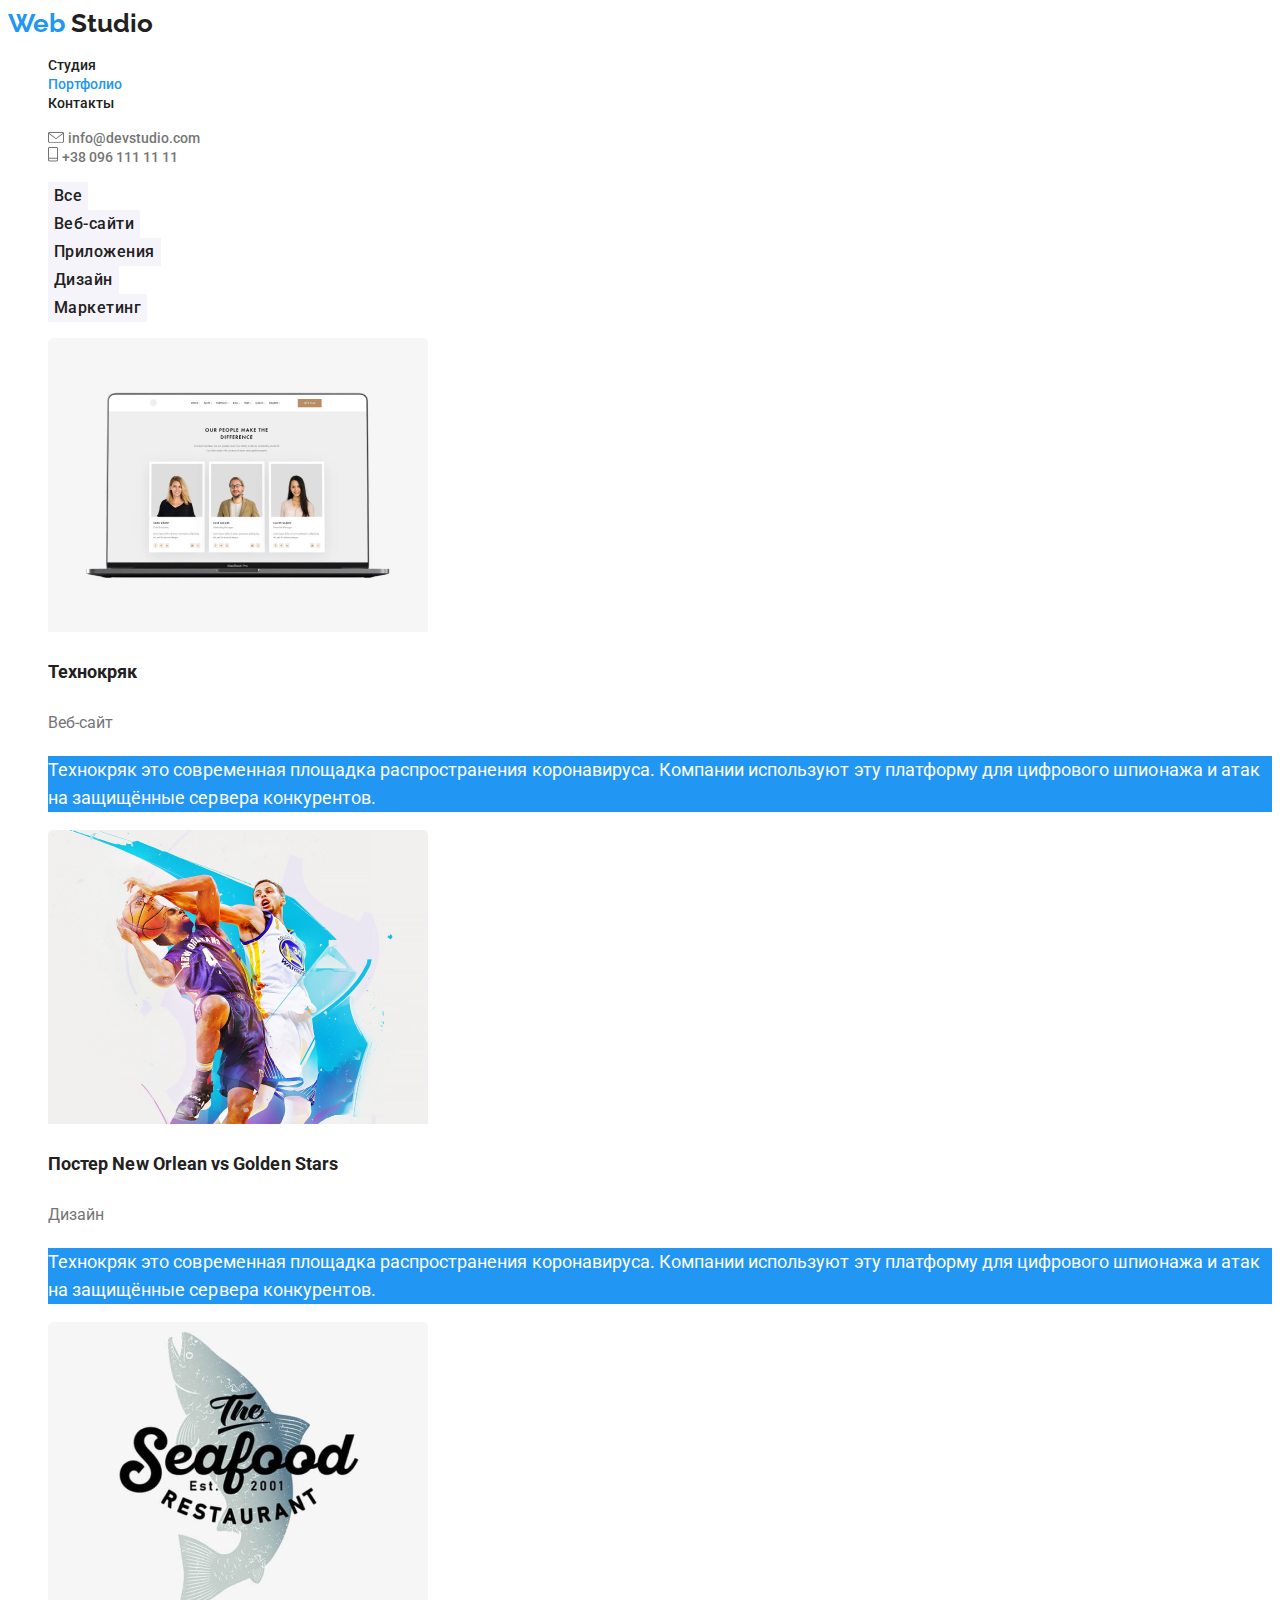
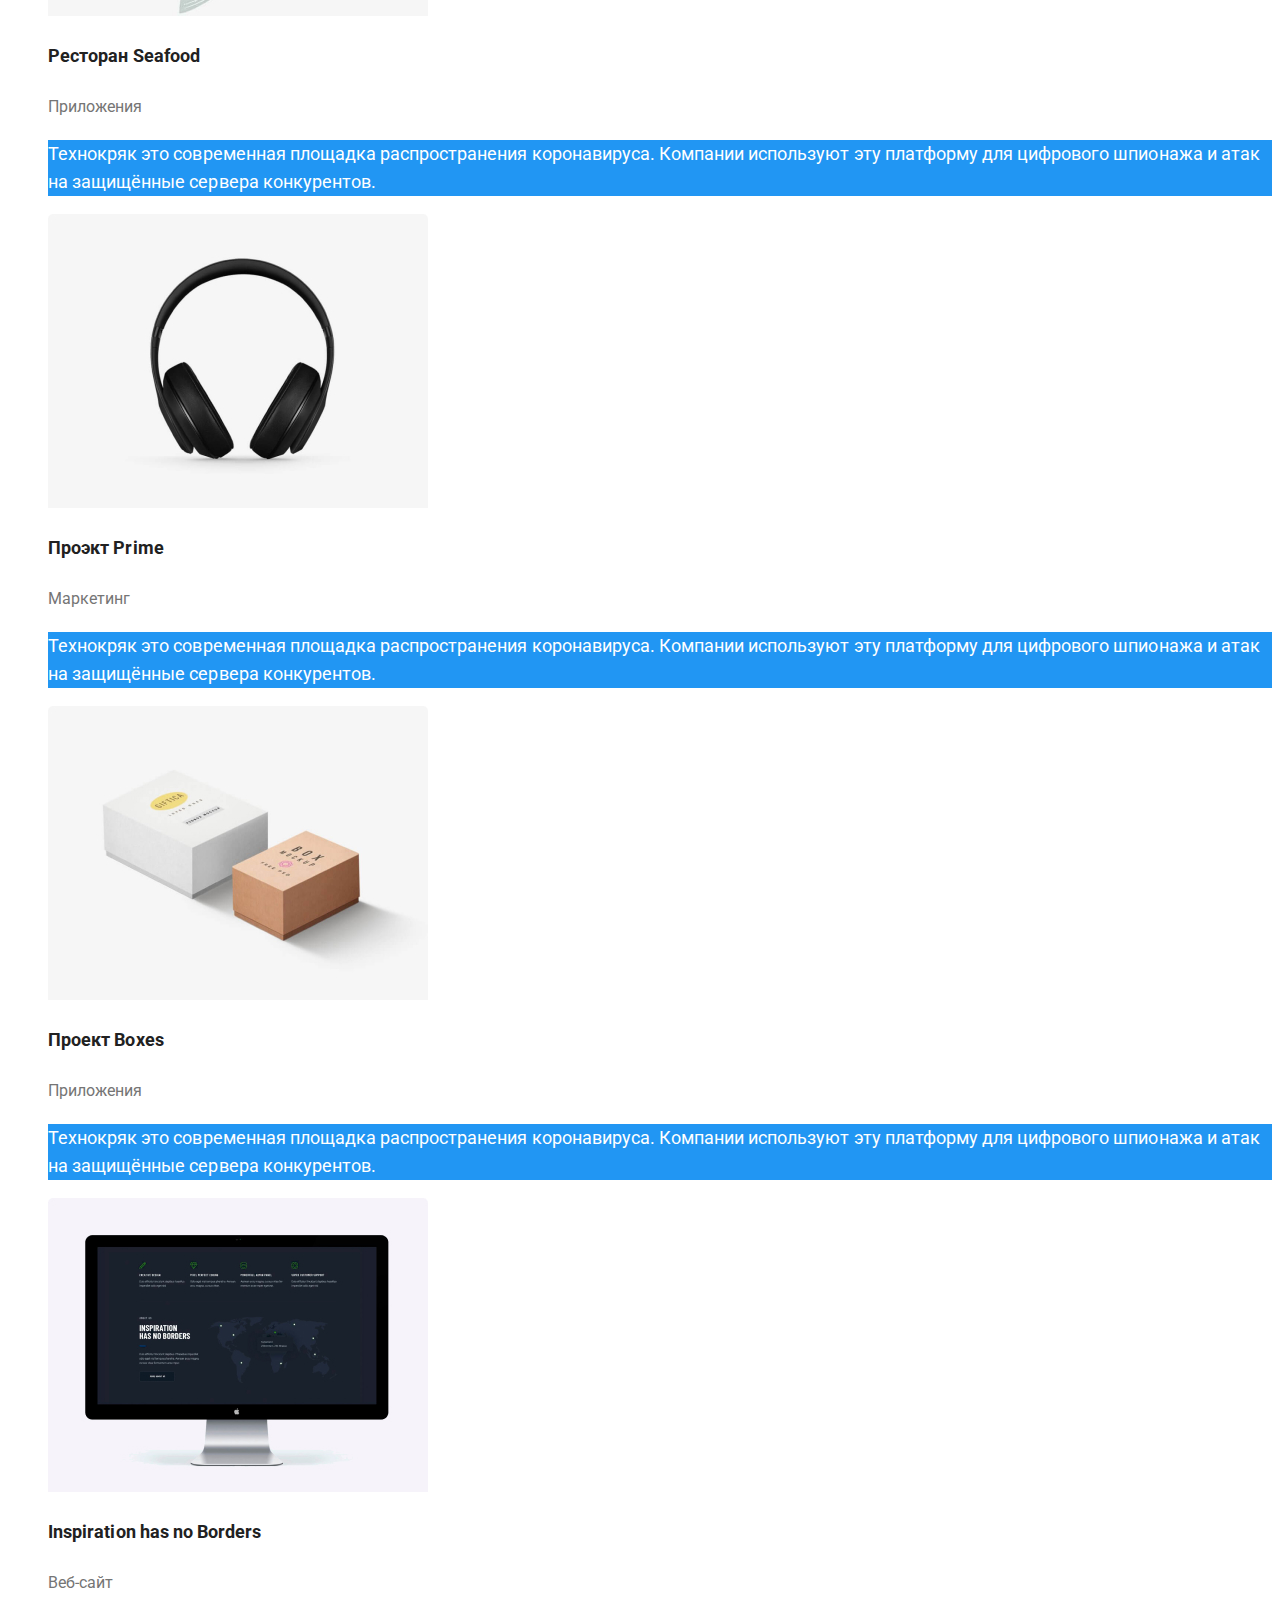
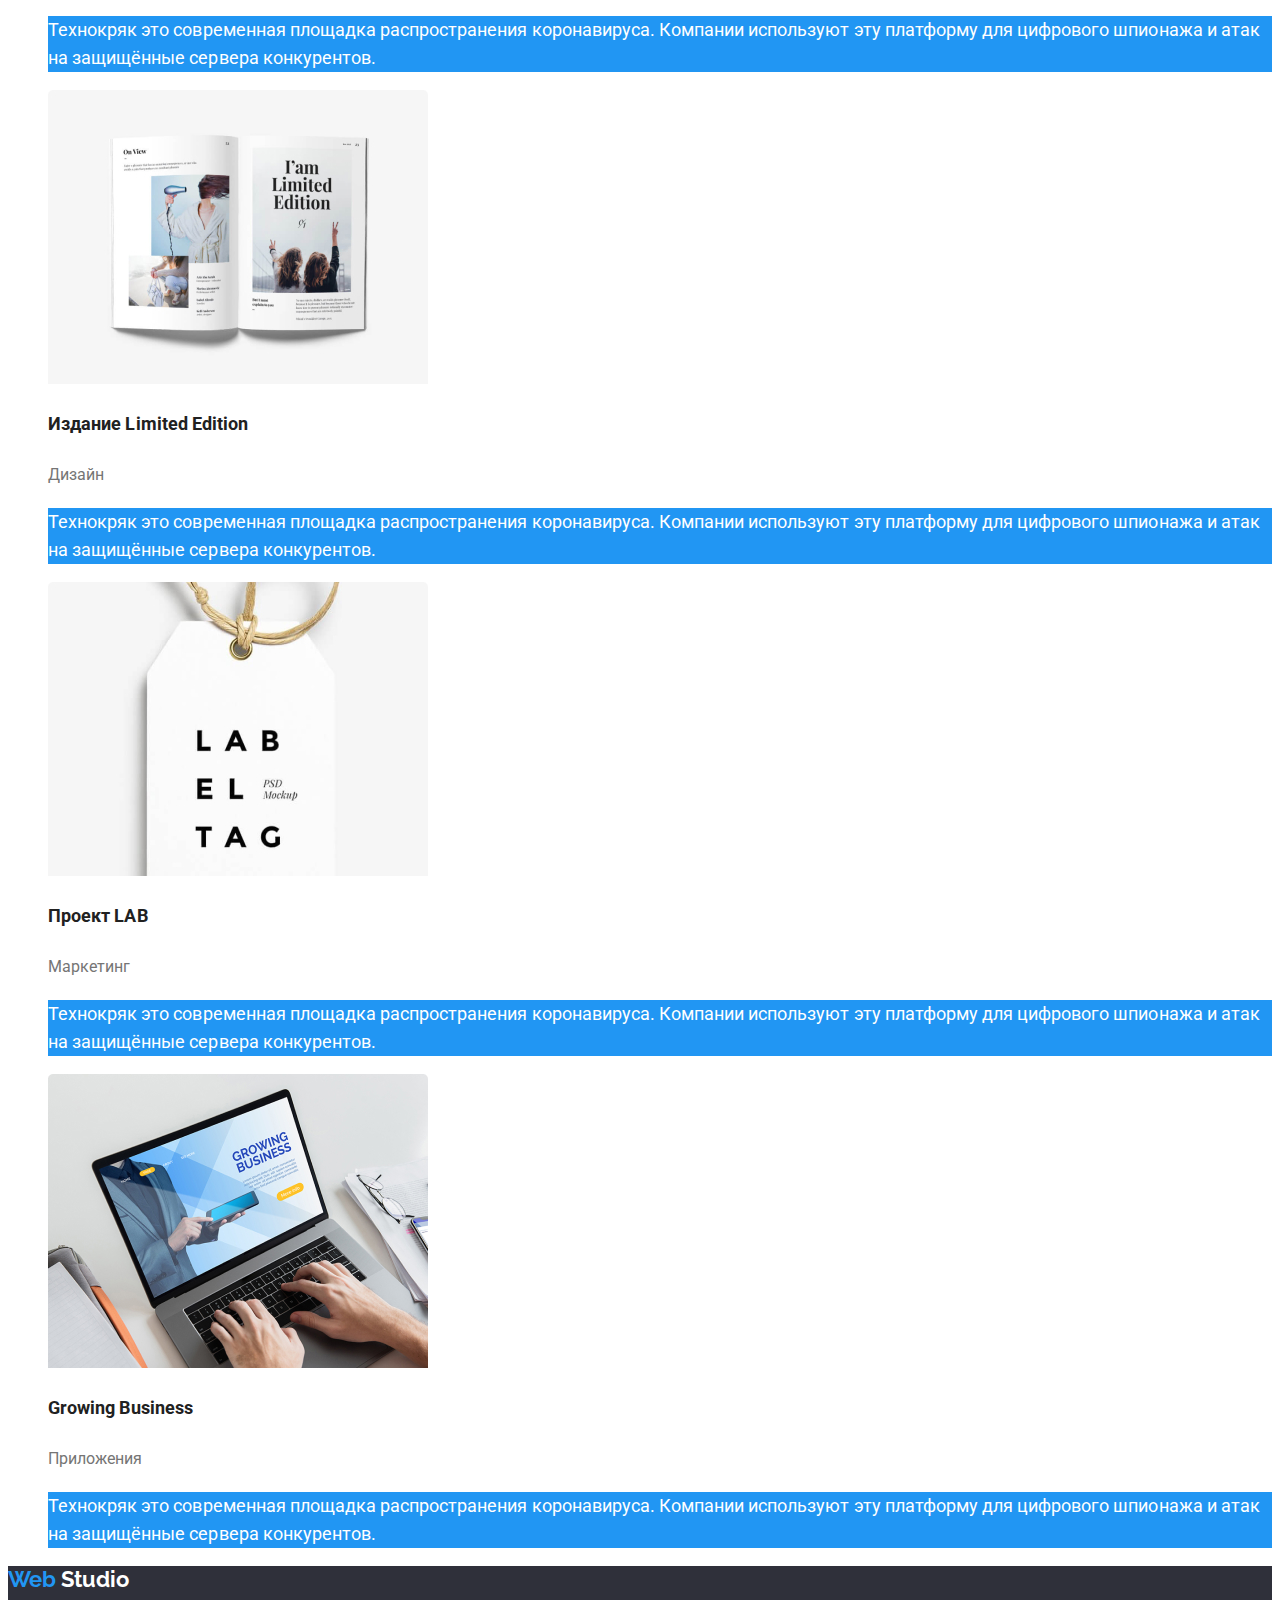
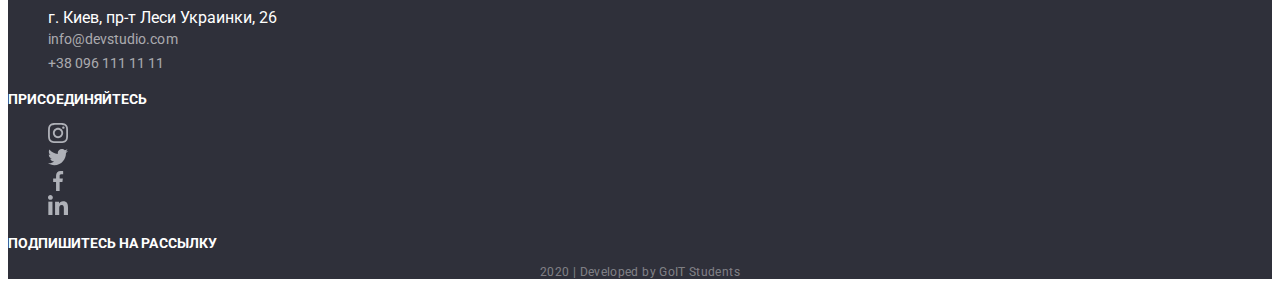
==== portfolio.html @ 20bd4248 "Копирует репозиторий 02" ====
<!DOCTYPE html>
<html lang="ru">
  <head>
    <meta charset="UTF-8" />
    <meta name="viewport" content="width=device-width, initial-scale=1.0" />
    <title>Document</title>
    <link rel="stylesheet" href="" />
    <link
      href="https://fonts.googleapis.com/css2?family=Raleway:wght@700&family=Roboto:wght@400;500;700;900&display=swap"
      rel="stylesheet"
    />
    <link rel="stylesheet" href="./css/portfolio.css" />
  </head>
  <body>
    <!-- Шапка -->
    <header>
      <nav>
        <a href="./index.html" class="logo">
          <span class="accent">Web</span> Studio
        </a>
        <ul class="site-nav">
          <li><a href="./index.html" class="link">Студия</a></li>
          <li><a href="./portfolio.html" class="link current">Портфолио</a></li>
          <li><a href="" class="link">Контакты</a></li>
        </ul>
      </nav>
      <ul class="site-nav">
        <li>
          <img src="./img/post.svg" alt="Почта" />
          <a href="mailto:info@devstudio.com" class="contact"
            >info@devstudio.com</a
          >
        </li>
        <li>
          <img src="./img/tel.svg" alt="Телефон" />
          <a href="tel:+380961111111" class="contact">+38 096 111 11 11</a>
        </li>
      </ul>
    </header>
    <!-- Основаня страница -->
    <main>
      <h1 style="display: none;">Портфолио</h1>
      <!-- Фильтр -->
      <section class="filter">
        <h2 style="display: none;">Фильтр</h2>
        <ul>
          <li><input type="button" value="Все" class="button" /></li>
          <li><input type="button" value="Веб-сайти" class="button" /></li>
          <li><input type="button" value="Приложения" class="button" /></li>
          <li><input type="button" value="Дизайн" class="button" /></li>
          <li><input type="button" value="Маркетинг" class="button" /></li>
        </ul>
      </section>
      <!--Наши работы -->
      <section class="works">
        <h2 style="display: none;">Наши работы</h2>
        <ul>
          <li>
            <a href="">
              <img
                src="./img/portfolio/tehnokryak.jpg"
                alt="Сайт Технокряк"
                class="link-img"
              />
              <h3 class="title-text">Технокряк</h3>
              <p class="text">Веб-сайт</p>
              <p class="hf-text">
                Технокряк это современная площадка распространения коронавируса.
                Компании используют эту платформу для цифрового шпионажа и атак
                на защищённые сервера конкурентов.
              </p>
            </a>
          </li>
          <li>
            <a href="">
              <img
                src="./img/portfolio/poster_NO_GS.jpg"
                alt="Постер New Orlean vs Golden Stars"
              />
              <h3 class="title-text">Постер New Orlean vs Golden Stars</h3>
              <p class="text">Дизайн</p>
              <p class="hf-text">
                Технокряк это современная площадка распространения коронавируса.
                Компании используют эту платформу для цифрового шпионажа и атак
                на защищённые сервера конкурентов.
              </p>
            </a>
          </li>
          <li>
            <a href="">
              <img
                src="./img/portfolio/seafood.jpg"
                alt="Лого ресторана Seafood"
              />
              <h3 class="title-text">Ресторан Seafood</h3>
              <p class="text">Приложения</p>
              <p class="hf-text">
                Технокряк это современная площадка распространения коронавируса.
                Компании используют эту платформу для цифрового шпионажа и атак
                на защищённые сервера конкурентов.
              </p>
            </a>
          </li>
          <li>
            <a href="">
              <img
                src="./img/portfolio/prime.jpg"
                alt="Эмблема проэкта Prime"
              />
              <h3 class="title-text">Проэкт Prime</h3>
              <p class="text">Маркетинг</p>
              <p class="hf-text">
                Технокряк это современная площадка распространения коронавируса.
                Компании используют эту платформу для цифрового шпионажа и атак
                на защищённые сервера конкурентов.
              </p>
            </a>
          </li>
          <li>
            <a href="">
              <img src="./img/portfolio/boxes.jpg" alt="Лого проекта Boxes" />
              <h3 class="title-text">Проект Boxes</h3>
              <p class="text">Приложения</p>
              <p class="hf-text">
                Технокряк это современная площадка распространения коронавируса.
                Компании используют эту платформу для цифрового шпионажа и атак
                на защищённые сервера конкурентов.
              </p>
            </a>
          </li>
          <li>
            <a href="">
              <img
                src="./img/portfolio/inspiration.jpg"
                alt="Сайт Inspiration has no Borders"
              />
              <h3 class="title-text">Inspiration has no Borders</h3>
              <p class="text">Веб-сайт</p>
              <p class="hf-text">
                Технокряк это современная площадка распространения коронавируса.
                Компании используют эту платформу для цифрового шпионажа и атак
                на защищённые сервера конкурентов.
              </p>
            </a>
          </li>
          <li>
            <a href="">
              <img
                src="./img/portfolio/lim_edition.jpg"
                alt="Картинка Издание Limited Edition"
              />
              <h3 class="title-text">Издание Limited Edition</h3>
              <p class="text">Дизайн</p>
              <p class="hf-text">
                Технокряк это современная площадка распространения коронавируса.
                Компании используют эту платформу для цифрового шпионажа и атак
                на защищённые сервера конкурентов.
              </p>
            </a>
          </li>
          <li>
            <a href="">
              <img src="./img/portfolio/lab.jpg" alt="Лого проекта LAB" />
              <h3 class="title-text">Проект LAB</h3>
              <p class="text">Маркетинг</p>
              <p class="hf-text">
                Технокряк это современная площадка распространения коронавируса.
                Компании используют эту платформу для цифрового шпионажа и атак
                на защищённые сервера конкурентов.
              </p>
            </a>
          </li>
          <li>
            <a href="">
              <img
                src="./img/portfolio/growing_b.jpg"
                alt="Лого приложения Growing Business"
              />
              <h3 class="title-text">Growing Business</h3>
              <p class="text">Приложения</p>
              <p class="hf-text">
                Технокряк это современная площадка распространения коронавируса.
                Компании используют эту платформу для цифрового шпионажа и атак
                на защищённые сервера конкурентов.
              </p>
            </a>
          </li>
        </ul>
      </section>
    </main>
    <!-- Подвал -->
    <footer class="footer">
      <!-- Адрес -->
      <div>
        <a href="./index.html" class="logo">
          <span class="accent">Web</span> Studio
        </a>
        <address class="address">
          <ul>
            <li class="address-text">г. Киев, пр-т Леси Украинки, 26</li>
            <li>
              <a href="mailto:info@devstudio.com" class="link"
                >info@devstudio.com</a
              >
            </li>
            <li>
              <a href="tel:+380961111111" class="link">+38 096 111 11 11</a>
            </li>
          </ul>
        </address>
      </div>
      <!-- Ссылки на соц сети -->
      <div class="social">
        <p class="footer-title">присоединяйтесь</p>
        <ul>
          <li>
            <a href="">
              <img
                src="./img/social_links/instagram.svg"
                alt="instagram"
                class="link"
              />
            </a>
          </li>
          <li>
            <a href="">
              <img
                src="./img/social_links/twitter.svg"
                alt="twitter"
                class="link"
              />
            </a>
          </li>
          <li>
            <a href="">
              <img
                src="./img/social_links/facebook.svg"
                alt="facebook"
                class="link"
              />
            </a>
          </li>
          <li>
            <a href="">
              <img
                src="./img/social_links/linkedin.svg"
                alt="linkedin"
                class="link"
              />
            </a>
          </li>
        </ul>
      </div>
      <!-- Форма на рассылку -->
      <div>
        <p class="footer-title">Подпишитесь на рассылку</p>
      </div>
      <p class="copyright">2020 | Developed by GoIT Students</p>
    </footer>
  </body>
</html>
---- css/portfolio.css ----
:root {
  --primary-text-color: #757575;
  --title-text-color: #212121;
  --accent-text-color: #2196f3;
  --primary-white-color: #ffffff;
  --primary-bg-button-color: #f5f4fa;
}

body {
  background-color: #ffffff;
  color: var(--primary-text-color);
  font-family: Roboto, sans-serif;
  font-style: normal;
}
/* Сброс */
.site-nav,
.filter ul,
.works ul,
.works a,
.footer ul {
  list-style-type: none;
  text-decoration: none;
}

/* Наведения и фокус */
.filter .button:hover,
.filter .button:focus {
  color: var(--primary-white-color);
}
.filter .button:hover,
.filter .button:focus,
.social .link:hover,
.social .link:focus {
  background-color: var(--accent-text-color);
}
.site-nav .link.current,
.site-nav .link:hover,
.site-nav .link:focus,
.site-nav .contact:hover,
.site-nav .contact:focus {
  color: var(--accent-text-color);
}
/* Главная страница */
.logo {
  color: var(--title-text-color);
  text-decoration: none;
  font-family: Raleway, sans-serif;
  font-style: normal;
  font-weight: bold;
  font-size: 26px;
  line-height: 31px;
  letter-spacing: 0.03px;
}
.logo .accent {
  color: var(--accent-text-color);
}

/* Навигация сайта*/
.site-nav .link {
  text-decoration: none;
  color: var(--title-text-color);
  font-family: Roboto, sans-serif;
  font-style: normal;
  font-weight: 500;
  font-size: 14px;
  line-height: 16px;
  letter-spacing: 0.02px;
}
.site-nav .contact {
  color: var(--primary-text-color);
  text-decoration: none;
  font-family: Roboto, sans-serif;
  font-style: normal;
  font-weight: 500;
  font-size: 14px;
  line-height: 16px;
  letter-spacing: 0.02px;
}

/* Кнопк фильта */
.filter .button {
  font-family: Roboto;
  font-style: normal;
  font-weight: 500;
  font-size: 16px;
  line-height: 26px;
  text-align: center;
  letter-spacing: 0.03em;
  color: var(--title-text-color);
  background-color: var(--primary-bg-button-color);
  border: none;
}

/* Контент страницы portfolio */
.works .title-text {
  font-weight: bold;
  font-size: 18px;
  line-height: 36px;
  letter-spacing: 0.06px;
  color: var(--title-text-color);
}
.works .text {
  font-weight: normal;
  font-size: 16px;
  line-height: 30px;
  letter-spacing: 0.03px;
  color: var(--primary-text-color);
}
.works .hf-text {
  font-weight: normal;
  font-size: 18px;
  line-height: 28px;
  letter-spacing: 0.03px;
  color: var(--primary-white-color);
  background-color: var(--accent-text-color);
}
/* Подвал */
.footer {
  color: #ffffff;
  background-color: #2f303a;
  font-weight: normal;
}
.footer .logo {
  font-size: 22px;
  line-height: 26px;
  color: #ffffff;
}
.address {
  color: rgb(255, 255, 255, 0, 6);
}
.address-text {
  color: var(--primary-white-color);
  font-style: normal;
}
.address .link {
  text-decoration: none;
  font-family: Roboto, sans-serif;
  font-style: normal;
  font-weight: normal;
  font-size: 14px;
  line-height: 24px;
  letter-spacing: 0.03px;
  color: rgba(255, 255, 255, 0.6);
}
.footer-title {
  font-weight: bold;
  font-size: 14px;
  line-height: 16px;
  letter-spacing: 0.03px;
  text-transform: uppercase;
}
.copyright {
  font-weight: normal;
  font-size: 12px;
  text-align: center;
  letter-spacing: 0.03em;
  color: rgba(255, 255, 255, 0.4);
}
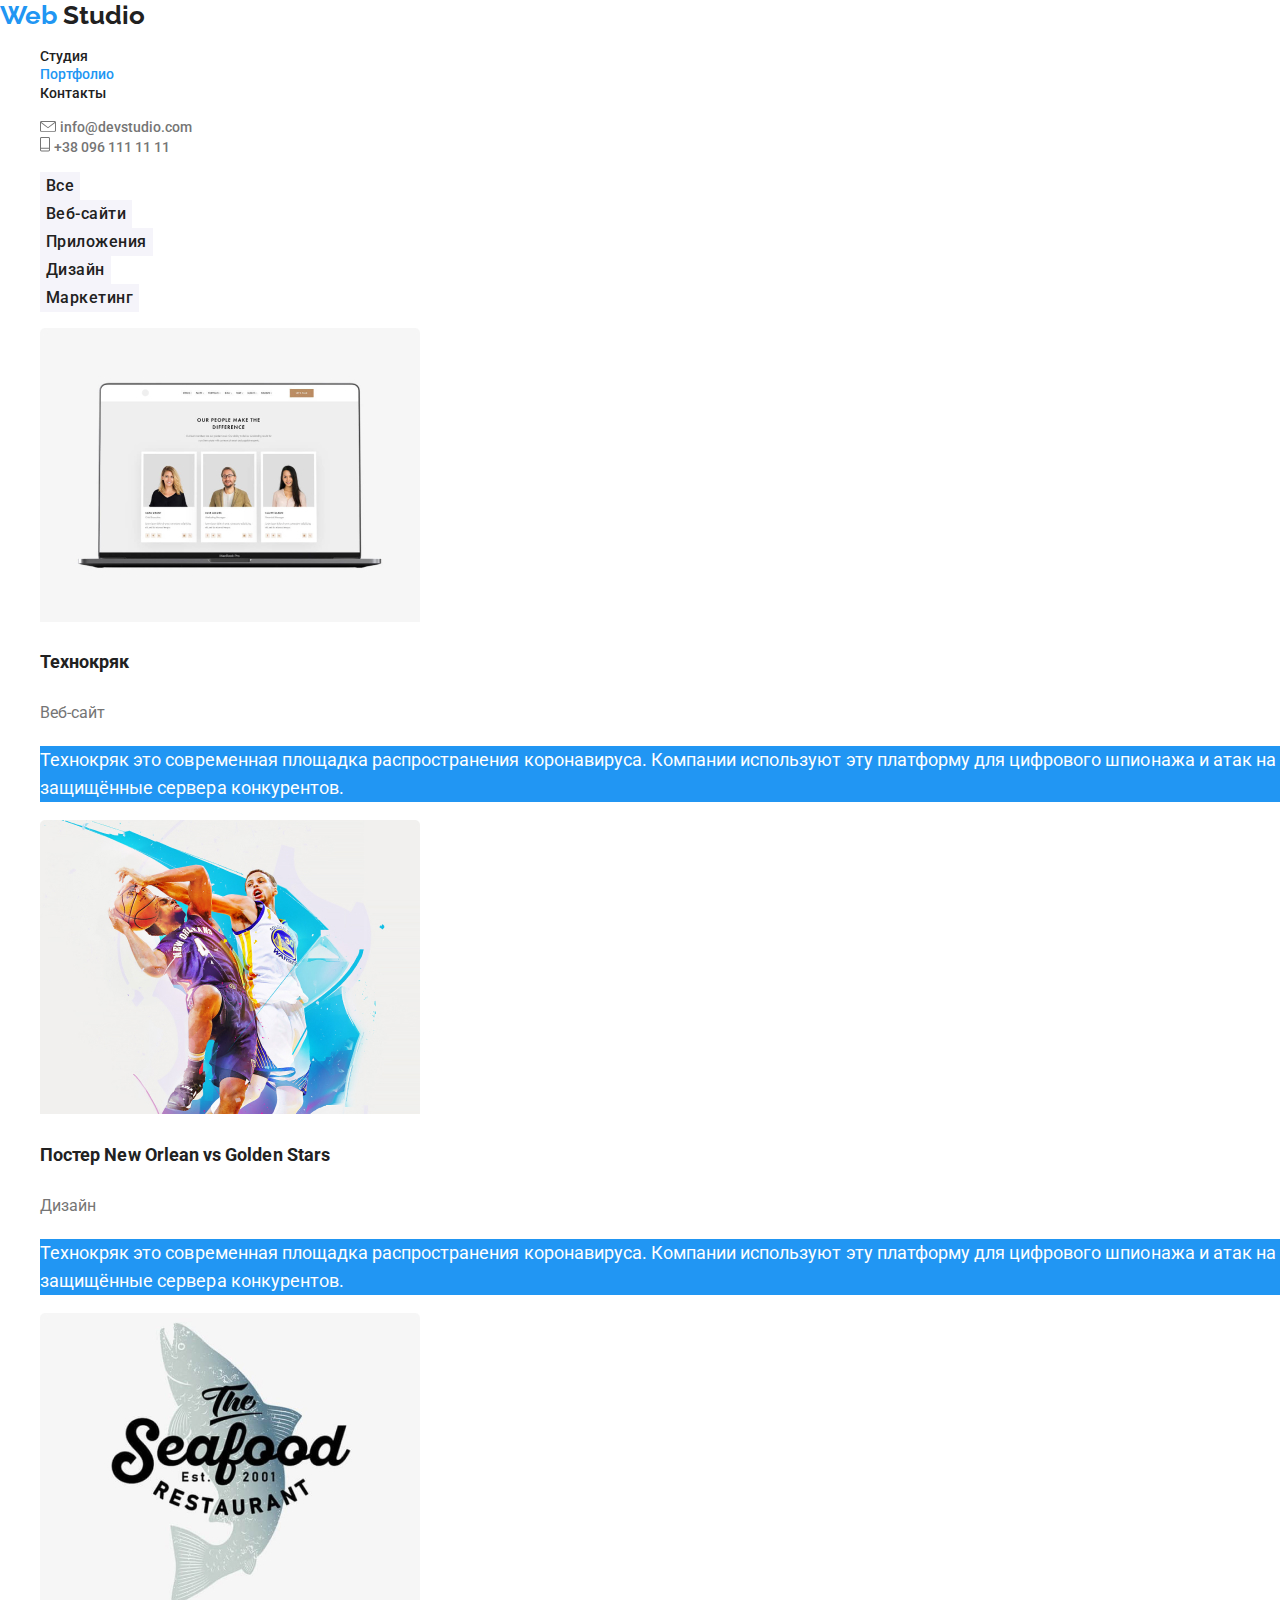
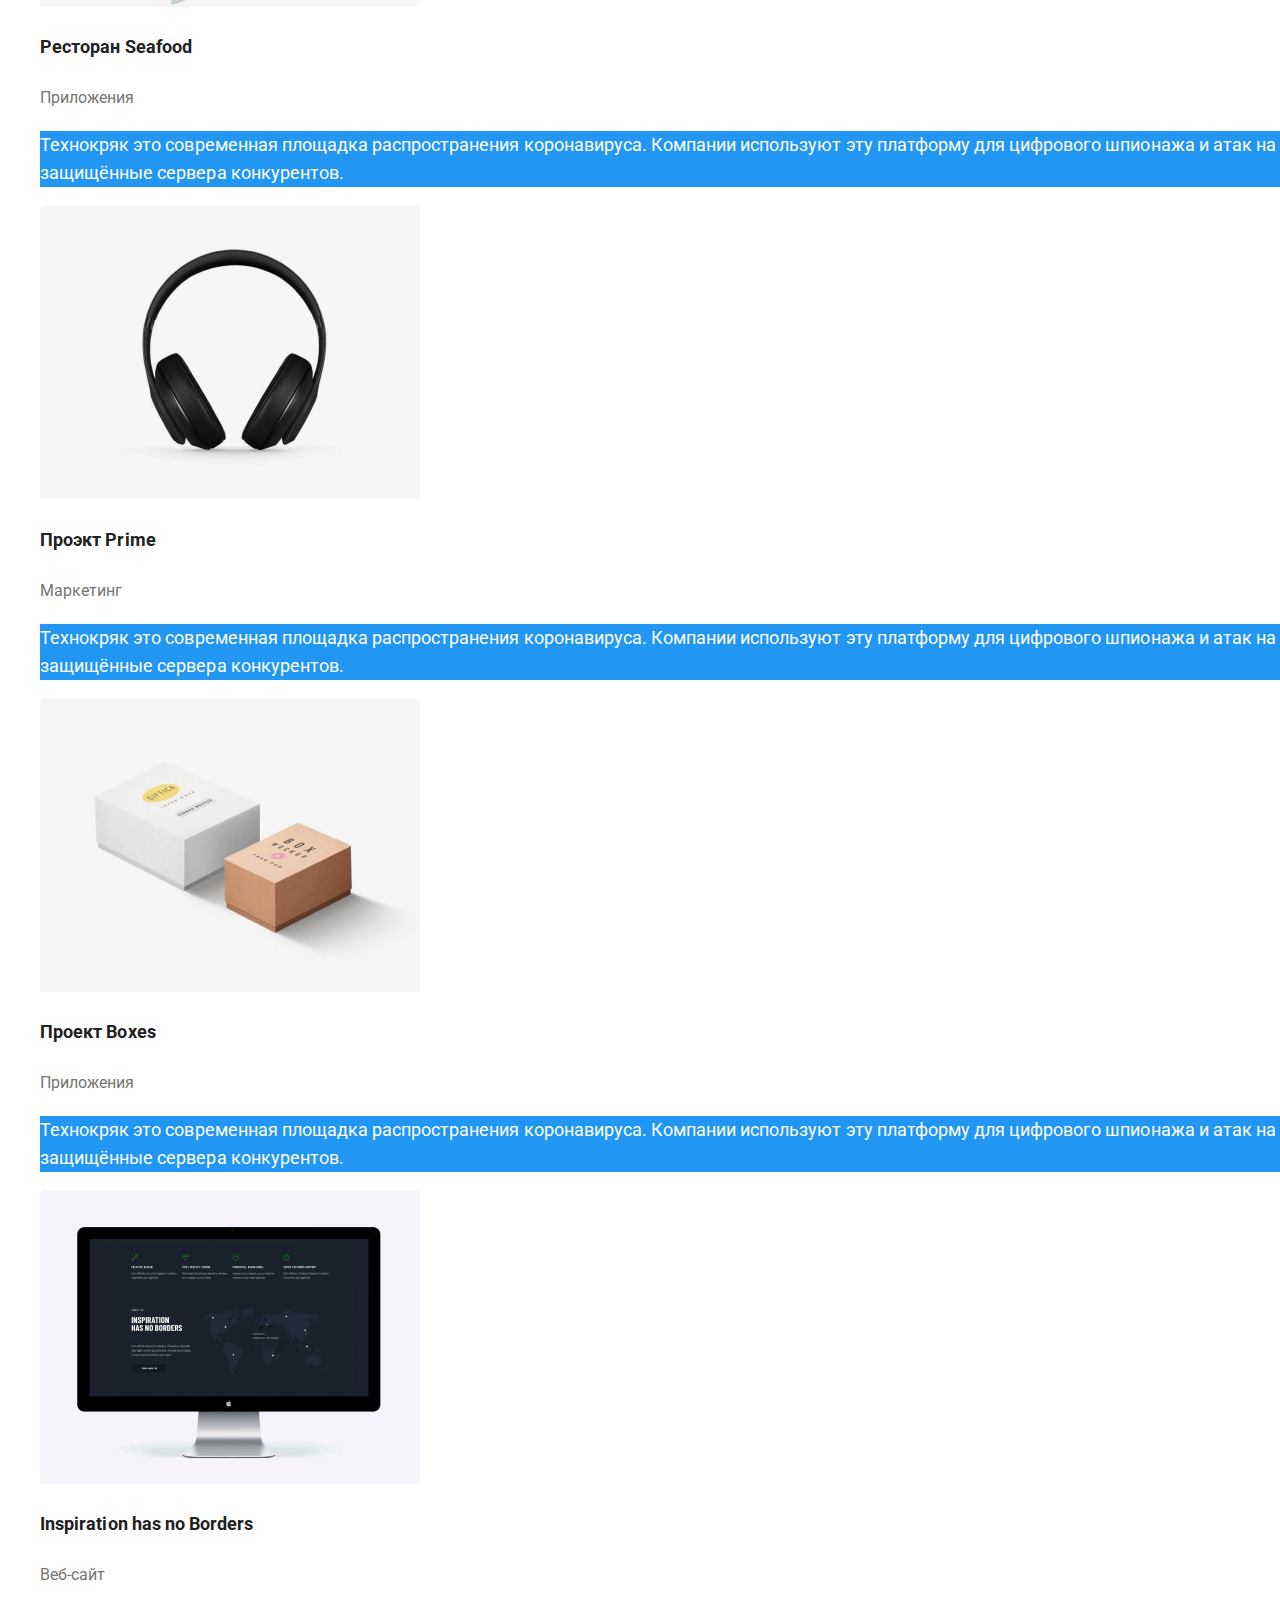
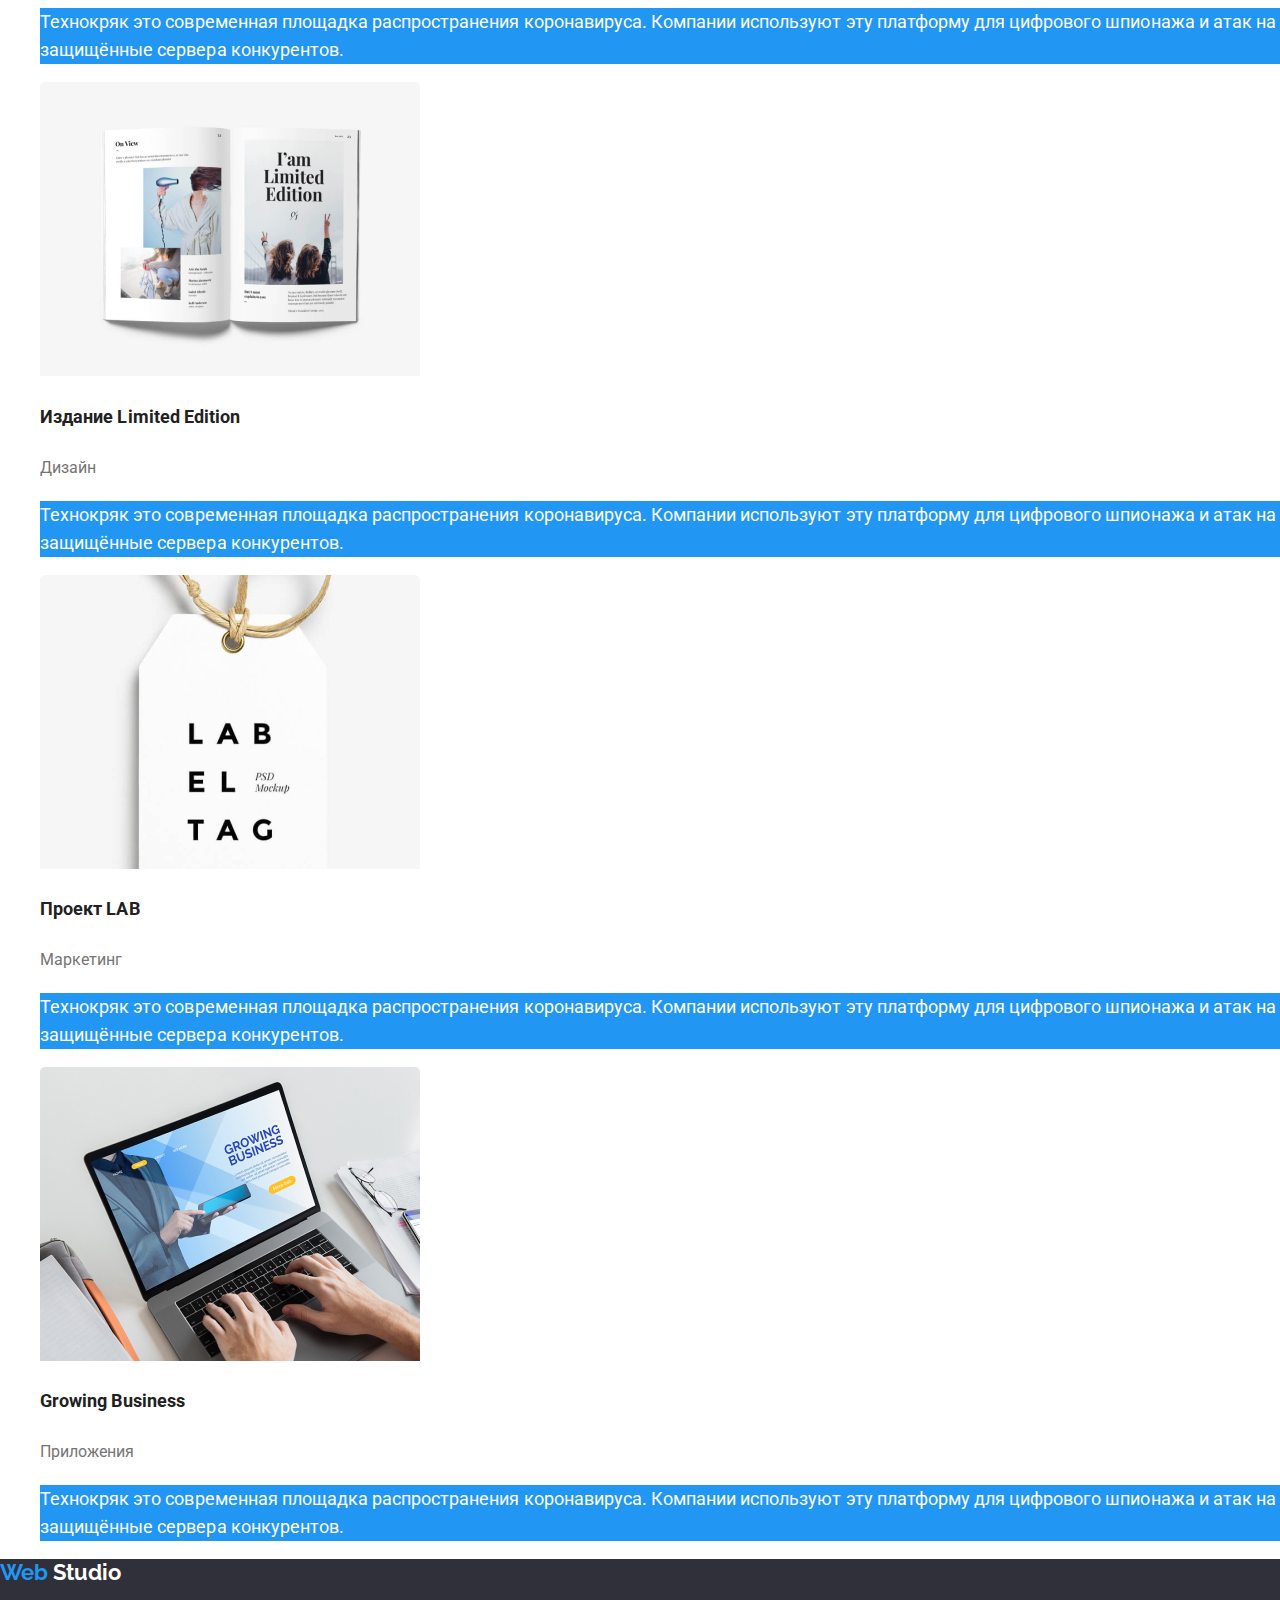
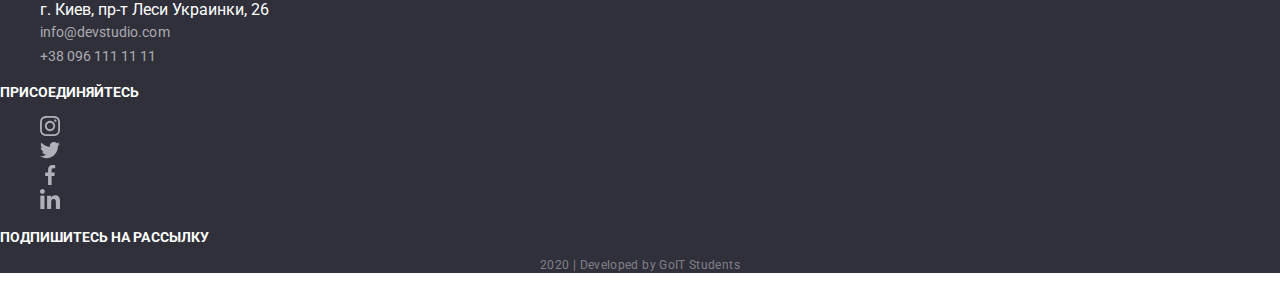
==== commit ab1373f2: "Добавляет блочную модель" ====
--- a/portfolio.html
+++ b/portfolio.html
@@ -8,6 +8,10 @@
     <link
       href="https://fonts.googleapis.com/css2?family=Raleway:wght@700&family=Roboto:wght@400;500;700;900&display=swap"
       rel="stylesheet"
+    />
+    <link
+      rel="stylesheet"
+      href="https://cdnjs.cloudflare.com/ajax/libs/modern-normalize/0.6.0/modern-normalize.min.css"
     />
     <link rel="stylesheet" href="./css/portfolio.css" />
   </head>
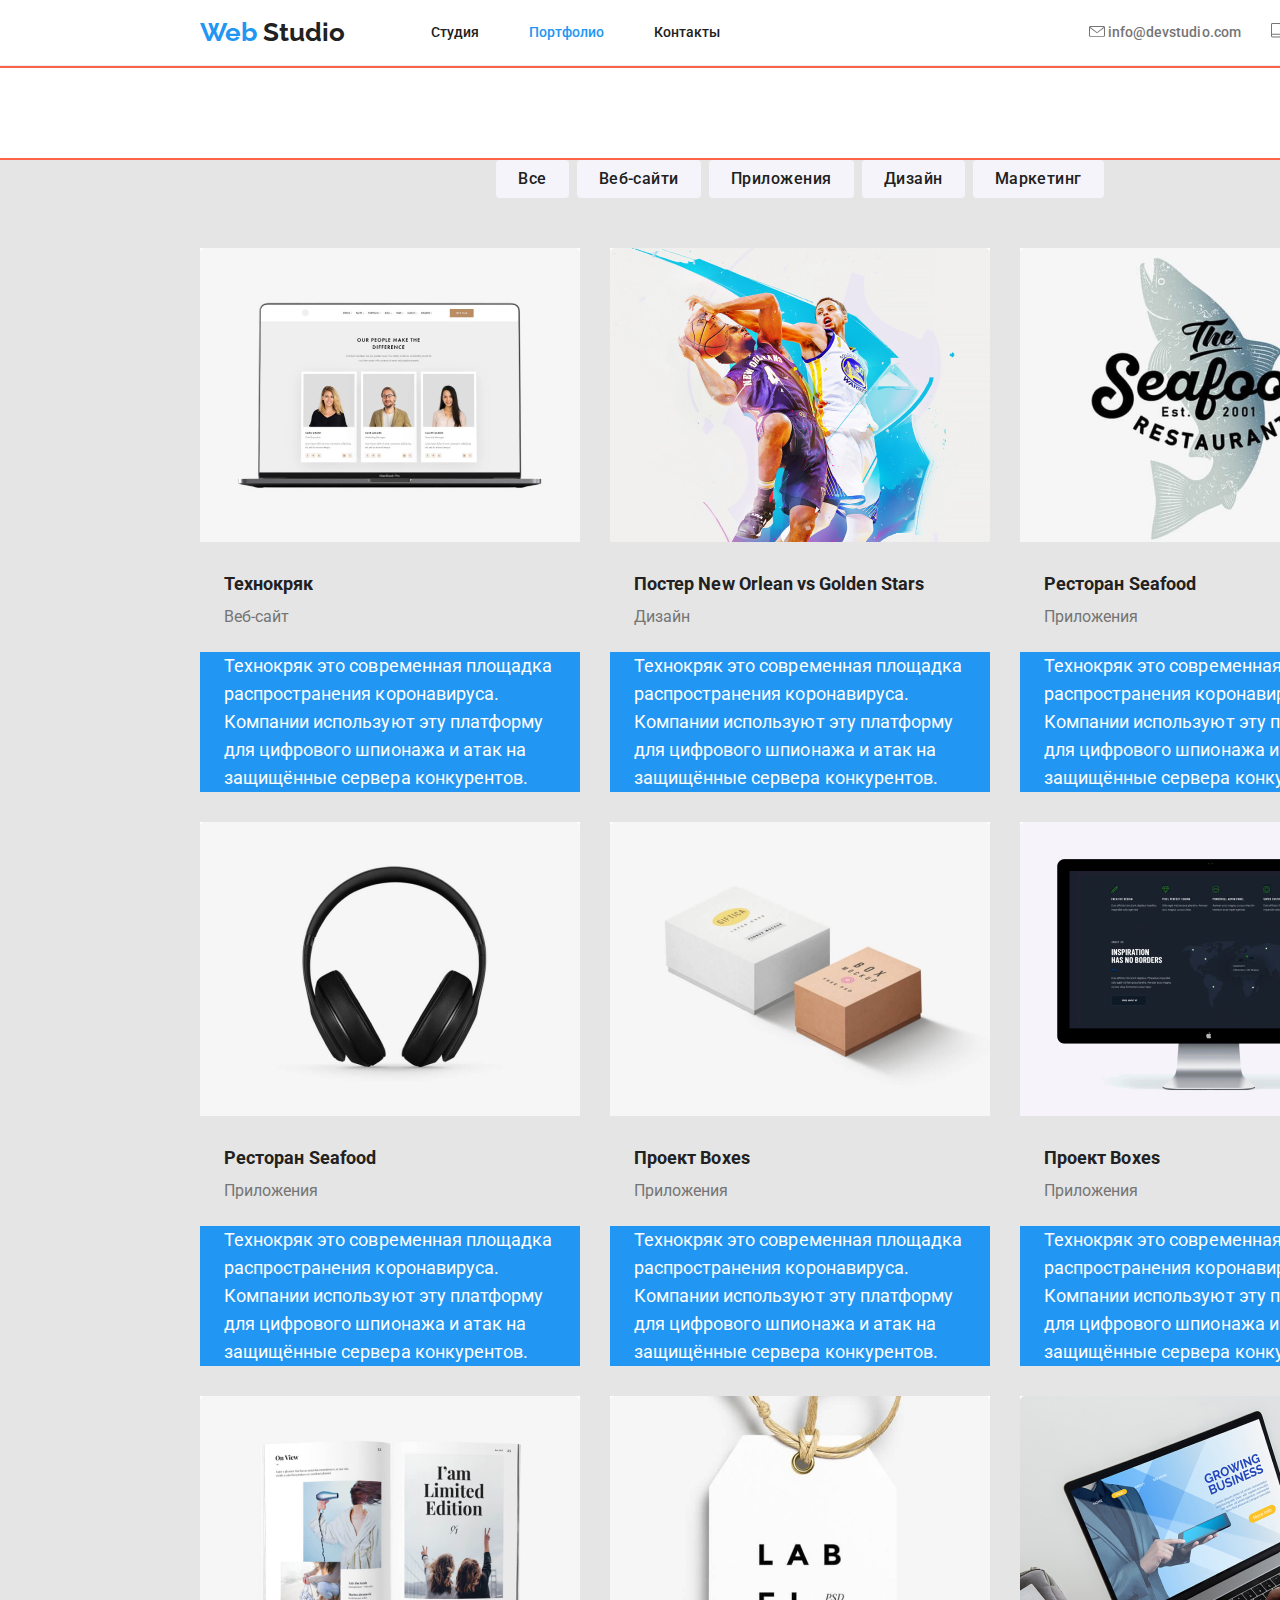
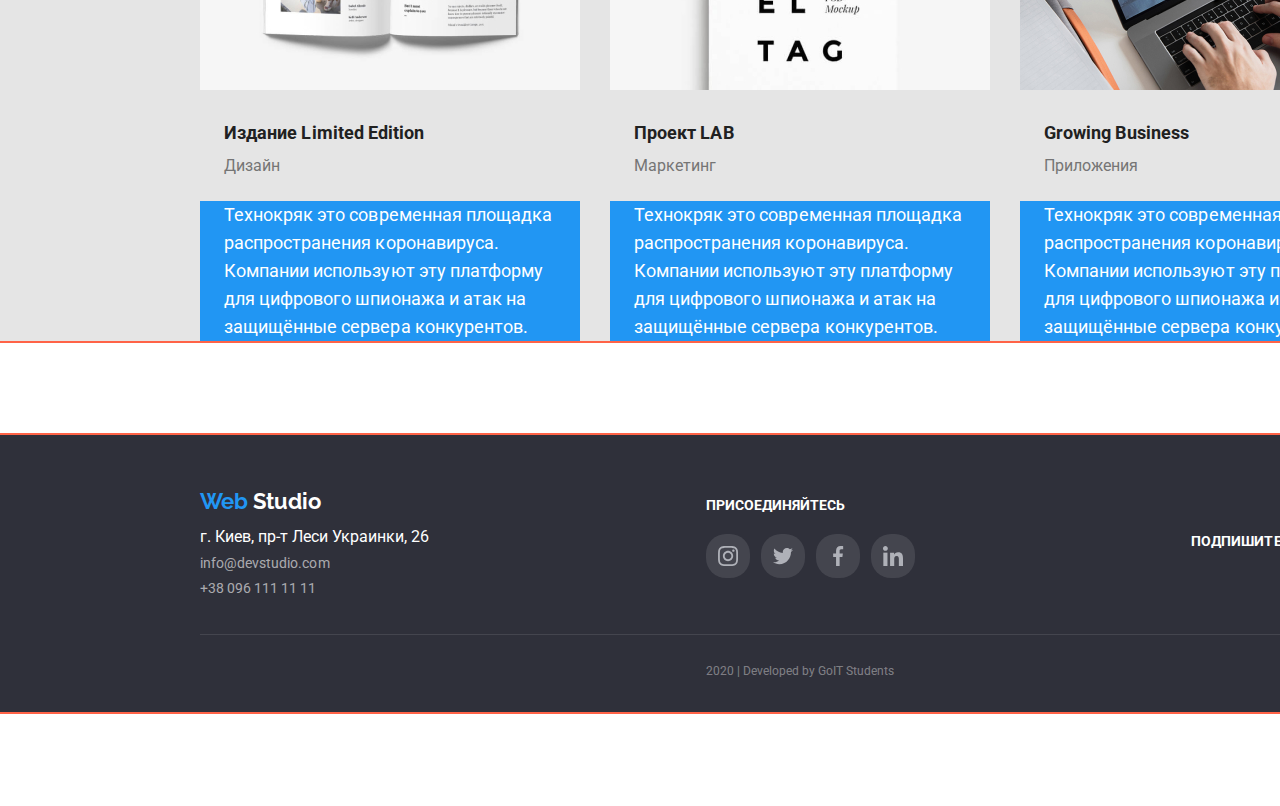
==== commit f56fade9: "Добавляет позиционирование "Портфолио"" ====
--- a/portfolio.html
+++ b/portfolio.html
@@ -17,171 +17,201 @@
   </head>
   <body>
     <!-- Шапка -->
-    <header>
-      <nav>
+    <header class="container main-nav">
+      <nav class="elements">
         <a href="./index.html" class="logo">
           <span class="accent">Web</span> Studio
         </a>
-        <ul class="site-nav">
-          <li><a href="./index.html" class="link">Студия</a></li>
-          <li><a href="./portfolio.html" class="link current">Портфолио</a></li>
-          <li><a href="" class="link">Контакты</a></li>
+        <ul class="site-nav elements">
+          <li class="item"><a href="./index.html" class="link">Студия</a></li>
+          <li class="item">
+            <a href="./portfolio.html" class="link current">Портфолио</a>
+          </li>
+          <li class="item"><a href="" class="link">Контакты</a></li>
         </ul>
       </nav>
       <ul class="site-nav">
         <li>
-          <img src="./img/post.svg" alt="Почта" />
           <a href="mailto:info@devstudio.com" class="contact"
-            >info@devstudio.com</a
+            ><img src="./img/post.svg" alt="Почта" /> info@devstudio.com</a
           >
         </li>
         <li>
-          <img src="./img/tel.svg" alt="Телефон" />
-          <a href="tel:+380961111111" class="contact">+38 096 111 11 11</a>
+          <a href="tel:+380961111111" class="contact"
+            ><img src="./img/tel.svg" alt="Телефон" /> +38 096 111 11 11</a
+          >
         </li>
       </ul>
     </header>
     <!-- Основаня страница -->
-    <main>
+    <main class="page container">
       <h1 style="display: none;">Портфолио</h1>
       <!-- Фильтр -->
       <section class="filter">
         <h2 style="display: none;">Фильтр</h2>
-        <ul>
-          <li><input type="button" value="Все" class="button" /></li>
-          <li><input type="button" value="Веб-сайти" class="button" /></li>
-          <li><input type="button" value="Приложения" class="button" /></li>
-          <li><input type="button" value="Дизайн" class="button" /></li>
-          <li><input type="button" value="Маркетинг" class="button" /></li>
+        <ul class="elements">
+          <li class="item">
+            <input type="button" value="Все" class="button" />
+          </li>
+          <li class="item">
+            <input type="button" value="Веб-сайти" class="button" />
+          </li>
+          <li class="item">
+            <input type="button" value="Приложения" class="button" />
+          </li>
+          <li class="item">
+            <input type="button" value="Дизайн" class="button" />
+          </li>
+          <li class="item">
+            <input type="button" value="Маркетинг" class="button" />
+          </li>
         </ul>
       </section>
       <!--Наши работы -->
       <section class="works">
         <h2 style="display: none;">Наши работы</h2>
-        <ul>
-          <li>
+        <ul class="elements">
+          <li class="item">
             <a href="">
               <img
                 src="./img/portfolio/tehnokryak.jpg"
                 alt="Сайт Технокряк"
                 class="link-img"
               />
-              <h3 class="title-text">Технокряк</h3>
-              <p class="text">Веб-сайт</p>
-              <p class="hf-text">
-                Технокряк это современная площадка распространения коронавируса.
-                Компании используют эту платформу для цифрового шпионажа и атак
-                на защищённые сервера конкурентов.
-              </p>
-            </a>
-          </li>
-          <li>
+              <div class="title">
+                <h3 class="title-text">Технокряк</h3>
+                <p class="text">Веб-сайт</p>
+              </div>
+              <p class="hf-text">
+                Технокряк это современная площадка распространения коронавируса.
+                Компании используют эту платформу для цифрового шпионажа и атак
+                на защищённые сервера конкурентов.
+              </p>
+            </a>
+          </li>
+          <li class="item">
             <a href="">
               <img
                 src="./img/portfolio/poster_NO_GS.jpg"
                 alt="Постер New Orlean vs Golden Stars"
               />
-              <h3 class="title-text">Постер New Orlean vs Golden Stars</h3>
-              <p class="text">Дизайн</p>
-              <p class="hf-text">
-                Технокряк это современная площадка распространения коронавируса.
-                Компании используют эту платформу для цифрового шпионажа и атак
-                на защищённые сервера конкурентов.
-              </p>
-            </a>
-          </li>
-          <li>
+              <div class="title">
+                <h3 class="title-text">Постер New Orlean vs Golden Stars</h3>
+                <p class="text">Дизайн</p>
+              </div>
+              <p class="hf-text">
+                Технокряк это современная площадка распространения коронавируса.
+                Компании используют эту платформу для цифрового шпионажа и атак
+                на защищённые сервера конкурентов.
+              </p>
+            </a>
+          </li>
+          <li class="item">
             <a href="">
               <img
                 src="./img/portfolio/seafood.jpg"
                 alt="Лого ресторана Seafood"
               />
-              <h3 class="title-text">Ресторан Seafood</h3>
-              <p class="text">Приложения</p>
-              <p class="hf-text">
-                Технокряк это современная площадка распространения коронавируса.
-                Компании используют эту платформу для цифрового шпионажа и атак
-                на защищённые сервера конкурентов.
-              </p>
-            </a>
-          </li>
-          <li>
+              <div class="title">
+                <h3 class="title-text">Ресторан Seafood</h3>
+                <p class="text">Приложения</p>
+              </div>
+              <p class="hf-text">
+                Технокряк это современная площадка распространения коронавируса.
+                Компании используют эту платформу для цифрового шпионажа и атак
+                на защищённые сервера конкурентов.
+              </p>
+            </a>
+          </li>
+          <li class="item">
             <a href="">
               <img
                 src="./img/portfolio/prime.jpg"
                 alt="Эмблема проэкта Prime"
               />
-              <h3 class="title-text">Проэкт Prime</h3>
-              <p class="text">Маркетинг</p>
-              <p class="hf-text">
-                Технокряк это современная площадка распространения коронавируса.
-                Компании используют эту платформу для цифрового шпионажа и атак
-                на защищённые сервера конкурентов.
-              </p>
-            </a>
-          </li>
-          <li>
+              <div class="title">
+                <h3 class="title-text">Ресторан Seafood</h3>
+                <p class="text">Приложения</p>
+              </div>
+              <p class="hf-text">
+                Технокряк это современная площадка распространения коронавируса.
+                Компании используют эту платформу для цифрового шпионажа и атак
+                на защищённые сервера конкурентов.
+              </p>
+            </a>
+          </li>
+          <li class="item">
             <a href="">
               <img src="./img/portfolio/boxes.jpg" alt="Лого проекта Boxes" />
-              <h3 class="title-text">Проект Boxes</h3>
-              <p class="text">Приложения</p>
-              <p class="hf-text">
-                Технокряк это современная площадка распространения коронавируса.
-                Компании используют эту платформу для цифрового шпионажа и атак
-                на защищённые сервера конкурентов.
-              </p>
-            </a>
-          </li>
-          <li>
+              <div class="title">
+                <h3 class="title-text">Проект Boxes</h3>
+                <p class="text">Приложения</p>
+              </div>
+              <p class="hf-text">
+                Технокряк это современная площадка распространения коронавируса.
+                Компании используют эту платформу для цифрового шпионажа и атак
+                на защищённые сервера конкурентов.
+              </p>
+            </a>
+          </li>
+          <li class="item">
             <a href="">
               <img
                 src="./img/portfolio/inspiration.jpg"
                 alt="Сайт Inspiration has no Borders"
               />
-              <h3 class="title-text">Inspiration has no Borders</h3>
-              <p class="text">Веб-сайт</p>
-              <p class="hf-text">
-                Технокряк это современная площадка распространения коронавируса.
-                Компании используют эту платформу для цифрового шпионажа и атак
-                на защищённые сервера конкурентов.
-              </p>
-            </a>
-          </li>
-          <li>
+              <div class="title">
+                <h3 class="title-text">Проект Boxes</h3>
+                <p class="text">Приложения</p>
+              </div>
+              <p class="hf-text">
+                Технокряк это современная площадка распространения коронавируса.
+                Компании используют эту платформу для цифрового шпионажа и атак
+                на защищённые сервера конкурентов.
+              </p>
+            </a>
+          </li>
+          <li class="item">
             <a href="">
               <img
                 src="./img/portfolio/lim_edition.jpg"
                 alt="Картинка Издание Limited Edition"
               />
-              <h3 class="title-text">Издание Limited Edition</h3>
-              <p class="text">Дизайн</p>
-              <p class="hf-text">
-                Технокряк это современная площадка распространения коронавируса.
-                Компании используют эту платформу для цифрового шпионажа и атак
-                на защищённые сервера конкурентов.
-              </p>
-            </a>
-          </li>
-          <li>
+              <div class="title">
+                <h3 class="title-text">Издание Limited Edition</h3>
+                <p class="text">Дизайн</p>
+              </div>
+              <p class="hf-text">
+                Технокряк это современная площадка распространения коронавируса.
+                Компании используют эту платформу для цифрового шпионажа и атак
+                на защищённые сервера конкурентов.
+              </p>
+            </a>
+          </li>
+          <li class="item">
             <a href="">
               <img src="./img/portfolio/lab.jpg" alt="Лого проекта LAB" />
-              <h3 class="title-text">Проект LAB</h3>
-              <p class="text">Маркетинг</p>
-              <p class="hf-text">
-                Технокряк это современная площадка распространения коронавируса.
-                Компании используют эту платформу для цифрового шпионажа и атак
-                на защищённые сервера конкурентов.
-              </p>
-            </a>
-          </li>
-          <li>
+              <div class="title">
+                <h3 class="title-text">Проект LAB</h3>
+                <p class="text">Маркетинг</p>
+              </div>
+              <p class="hf-text">
+                Технокряк это современная площадка распространения коронавируса.
+                Компании используют эту платформу для цифрового шпионажа и атак
+                на защищённые сервера конкурентов.
+              </p>
+            </a>
+          </li>
+          <li class="item">
             <a href="">
               <img
                 src="./img/portfolio/growing_b.jpg"
                 alt="Лого приложения Growing Business"
               />
-              <h3 class="title-text">Growing Business</h3>
-              <p class="text">Приложения</p>
+              <div class="title">
+                <h3 class="title-text">Growing Business</h3>
+                <p class="text">Приложения</p>
+              </div>
               <p class="hf-text">
                 Технокряк это современная площадка распространения коронавируса.
                 Компании используют эту платформу для цифрового шпионажа и атак
@@ -193,73 +223,61 @@
       </section>
     </main>
     <!-- Подвал -->
-    <footer class="footer">
-      <!-- Адрес -->
-      <div>
-        <a href="./index.html" class="logo">
-          <span class="accent">Web</span> Studio
-        </a>
-        <address class="address">
-          <ul>
-            <li class="address-text">г. Киев, пр-т Леси Украинки, 26</li>
-            <li>
-              <a href="mailto:info@devstudio.com" class="link"
-                >info@devstudio.com</a
-              >
-            </li>
-            <li>
-              <a href="tel:+380961111111" class="link">+38 096 111 11 11</a>
+    <footer class="footer container">
+      <div class="elements">
+        <!-- Адрес -->
+        <div>
+          <a href="./index.html" class="logo">
+            <span class="accent">Web</span> Studio
+          </a>
+          <address class="address">
+            <ul>
+              <li class="address-text">г. Киев, пр-т Леси Украинки, 26</li>
+              <li>
+                <a href="mailto:info@devstudio.com" class="link"
+                  >info@devstudio.com</a
+                >
+              </li>
+              <li>
+                <a href="tel:+380961111111" class="link">+38 096 111 11 11</a>
+              </li>
+            </ul>
+          </address>
+        </div>
+        <!-- Ссылки на соц сети -->
+        <div class="social">
+          <p class="footer-title">присоединяйтесь</p>
+          <ul class="elements">
+            <li class="link">
+              <a href="">
+                <img src="./img/social_links/instagram.svg" alt="instagram" />
+              </a>
+            </li>
+            <li class="link">
+              <a href="">
+                <img src="./img/social_links/twitter.svg" alt="twitter" />
+              </a>
+            </li>
+            <li class="link">
+              <a href="">
+                <img src="./img/social_links/facebook.svg" alt="facebook" />
+              </a>
+            </li>
+            <li class="link">
+              <a href="">
+                <img src="./img/social_links/linkedin.svg" alt="linkedin" />
+              </a>
             </li>
           </ul>
-        </address>
+        </div>
+        <!-- Форма на рассылку -->
+        <div>
+          <p class="footer-title">Подпишитесь на рассылку</p>
+        </div>
       </div>
-      <!-- Ссылки на соц сети -->
-      <div class="social">
-        <p class="footer-title">присоединяйтесь</p>
-        <ul>
-          <li>
-            <a href="">
-              <img
-                src="./img/social_links/instagram.svg"
-                alt="instagram"
-                class="link"
-              />
-            </a>
-          </li>
-          <li>
-            <a href="">
-              <img
-                src="./img/social_links/twitter.svg"
-                alt="twitter"
-                class="link"
-              />
-            </a>
-          </li>
-          <li>
-            <a href="">
-              <img
-                src="./img/social_links/facebook.svg"
-                alt="facebook"
-                class="link"
-              />
-            </a>
-          </li>
-          <li>
-            <a href="">
-              <img
-                src="./img/social_links/linkedin.svg"
-                alt="linkedin"
-                class="link"
-              />
-            </a>
-          </li>
-        </ul>
+      <div class="copyright">
+        <p>2020 | Developed by GoIT Students</p>
       </div>
-      <!-- Форма на рассылку -->
-      <div>
-        <p class="footer-title">Подпишитесь на рассылку</p>
-      </div>
-      <p class="copyright">2020 | Developed by GoIT Students</p>
     </footer>
   </body>
 </html>
--- a/css/portfolio.css
+++ b/css/portfolio.css
@@ -12,6 +12,14 @@
   font-family: Roboto, sans-serif;
   font-style: normal;
 }
+
+.container {
+  margin: 0 auto 94px auto;
+  width: 1600px;
+  padding: 0 200px;
+  outline: 2px solid tomato;
+}
+
 /* Сброс */
 .site-nav,
 .filter ul,
@@ -22,17 +30,32 @@
   text-decoration: none;
 }
 
+.site-nav,
+.filter .elements,
+.works .elements,
+.works .title-text,
+.works .text,
+.works .hf-text,
+.address ul,
+.social .elements {
+  margin: 0;
+  padding: 0;
+}
+
 /* Наведения и фокус */
 .filter .button:hover,
 .filter .button:focus {
   color: var(--primary-white-color);
 }
+
 .filter .button:hover,
 .filter .button:focus,
 .social .link:hover,
 .social .link:focus {
   background-color: var(--accent-text-color);
 }
+
+.logo .accent,
 .site-nav .link.current,
 .site-nav .link:hover,
 .site-nav .link:focus,
@@ -40,8 +63,28 @@
 .site-nav .contact:focus {
   color: var(--accent-text-color);
 }
-/* Главная страница */
+
+/* Навигация сайта*/
+
+.main-nav {
+  display: flex;
+  justify-content: space-between;
+  align-items: center;
+  border-bottom: 1px solid #ececec;
+}
+
+.main-nav .elements {
+  display: flex;
+  align-items: center;
+}
+
+.main-nav .site-nav {
+  display: flex;
+}
+
 .logo {
+  margin-right: 86px;
+
   color: var(--title-text-color);
   text-decoration: none;
   font-family: Raleway, sans-serif;
@@ -51,14 +94,32 @@
   line-height: 31px;
   letter-spacing: 0.03px;
 }
-.logo .accent {
-  color: var(--accent-text-color);
-}
-
-/* Навигация сайта*/
+
+.site-nav .item:not(:last-child) {
+  margin-right: 50px;
+}
+
 .site-nav .link {
-  text-decoration: none;
-  color: var(--title-text-color);
+  display: block;
+  padding: 32px 0;
+
+  text-decoration: none;
+  color: var(--title-text-color);
+  font-family: Roboto, sans-serif;
+  font-style: normal;
+  font-weight: 500;
+  font-size: 14px;
+  line-height: 0.7px;
+  letter-spacing: 0.02px;
+}
+
+.site-nav .link:not(:last-child) {
+  margin-right: 50px;
+}
+
+.site-nav .contact {
+  color: var(--primary-text-color);
+  text-decoration: none;
   font-family: Roboto, sans-serif;
   font-style: normal;
   font-weight: 500;
@@ -66,19 +127,32 @@
   line-height: 16px;
   letter-spacing: 0.02px;
 }
-.site-nav .contact {
-  color: var(--primary-text-color);
-  text-decoration: none;
-  font-family: Roboto, sans-serif;
-  font-style: normal;
-  font-weight: 500;
-  font-size: 14px;
-  line-height: 16px;
-  letter-spacing: 0.02px;
-}
-
-/* Кнопк фильта */
+
+.main-nav > .site-nav li:not(:last-child) {
+  margin-right: 30px;
+}
+
+/* Контент страницы */
+
+.page {
+  background-color: #e5e5e5;
+}
+
+/* Кнопки фильта */
+
+.filter .elements {
+  display: flex;
+  justify-content: center;
+}
+
+.filter .item:not(:last-child) {
+  margin-right: 8px;
+}
+
 .filter .button {
+  padding: 6px 22px;
+  margin-bottom: 50px;
+
   font-family: Roboto;
   font-style: normal;
   font-weight: 500;
@@ -88,10 +162,33 @@
   letter-spacing: 0.03em;
   color: var(--title-text-color);
   background-color: var(--primary-bg-button-color);
+
   border: none;
+  border-radius: 4px;
 }
 
 /* Контент страницы portfolio */
+
+.works .elements {
+  display: flex;
+  flex-wrap: wrap;
+}
+
+.works .item {
+  width: calc((100% - 60px) / 3);
+}
+
+.works .item:not(:nth-child(3n)) {
+  margin: 0 30px 30px 0;
+}
+.works .item:nth-last-child(-n + 3) {
+  margin-bottom: 0;
+}
+
+.works .title {
+  padding: 20px 24px;
+}
+
 .works .title-text {
   font-weight: bold;
   font-size: 18px;
@@ -107,6 +204,8 @@
   color: var(--primary-text-color);
 }
 .works .hf-text {
+  padding: 0 24px;
+
   font-weight: normal;
   font-size: 18px;
   line-height: 28px;
@@ -116,43 +215,80 @@
 }
 /* Подвал */
 .footer {
+  padding-top: 48px;
+
   color: #ffffff;
   background-color: #2f303a;
   font-weight: normal;
 }
+
+.footer .elements {
+  display: flex;
+  justify-content: space-between;
+  align-items: center;
+
+  margin-bottom: 28px;
+}
+
 .footer .logo {
   font-size: 22px;
   line-height: 26px;
   color: #ffffff;
 }
+
 .address {
+  margin-top: 10px;
+
+  line-height: 1.6;
   color: rgb(255, 255, 255, 0, 6);
 }
+
 .address-text {
   color: var(--primary-white-color);
   font-style: normal;
 }
+
 .address .link {
   text-decoration: none;
   font-family: Roboto, sans-serif;
   font-style: normal;
   font-weight: normal;
   font-size: 14px;
-  line-height: 24px;
   letter-spacing: 0.03px;
   color: rgba(255, 255, 255, 0.6);
 }
+
 .footer-title {
+  margin-bottom: 21px;
+
   font-weight: bold;
   font-size: 14px;
-  line-height: 16px;
   letter-spacing: 0.03px;
   text-transform: uppercase;
 }
+
+.social .link {
+  width: 44px;
+  height: 44px;
+  padding: 12px;
+  border-radius: 20px;
+
+  background: rgba(255, 255, 255, 0.1);
+}
+
+.social .link:not(:last-child) {
+  margin-right: 11px;
+}
+
 .copyright {
+  padding-top: 18px;
+  padding-bottom: 21px;
+
   font-weight: normal;
   font-size: 12px;
   text-align: center;
-  letter-spacing: 0.03em;
+  letter-spacing: 0.03px;
   color: rgba(255, 255, 255, 0.4);
-}
+
+  border-top: 1px solid rgba(255, 255, 255, 0.1);
+}
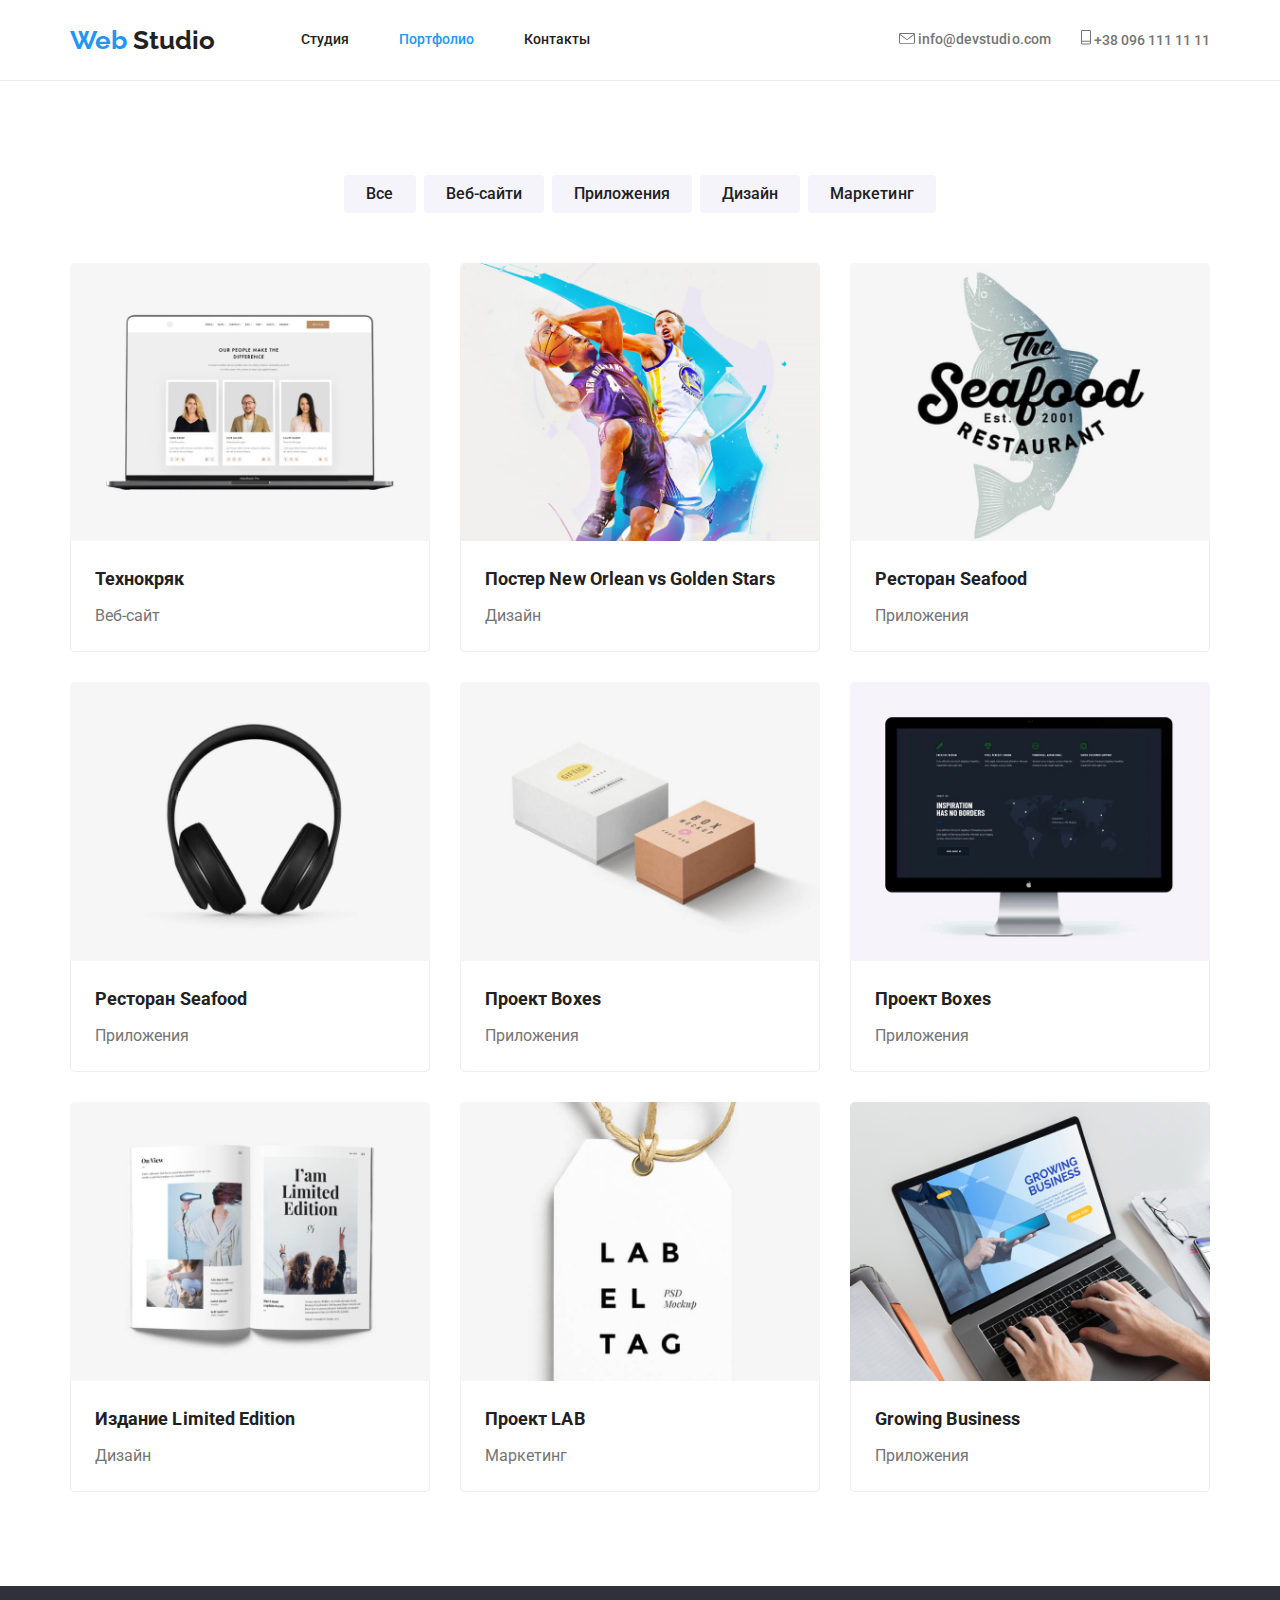
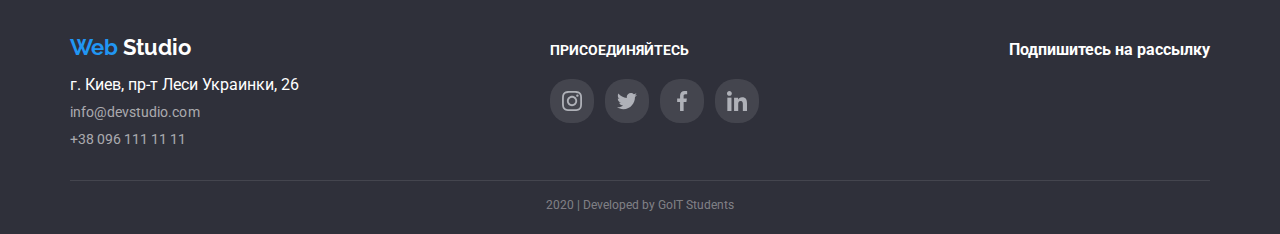
==== commit a3b90359: "Фиксит баги после 1-го разбора" ====
--- a/portfolio.html
+++ b/portfolio.html
@@ -17,266 +17,294 @@
   </head>
   <body>
     <!-- Шапка -->
-    <header class="container main-nav">
-      <nav class="elements">
-        <a href="./index.html" class="logo">
-          <span class="accent">Web</span> Studio
-        </a>
-        <ul class="site-nav elements">
-          <li class="item"><a href="./index.html" class="link">Студия</a></li>
-          <li class="item">
-            <a href="./portfolio.html" class="link current">Портфолио</a>
-          </li>
-          <li class="item"><a href="" class="link">Контакты</a></li>
-        </ul>
-      </nav>
-      <ul class="site-nav">
-        <li>
-          <a href="mailto:info@devstudio.com" class="contact"
-            ><img src="./img/post.svg" alt="Почта" /> info@devstudio.com</a
-          >
-        </li>
-        <li>
-          <a href="tel:+380961111111" class="contact"
-            ><img src="./img/tel.svg" alt="Телефон" /> +38 096 111 11 11</a
-          >
-        </li>
-      </ul>
-    </header>
-    <!-- Основаня страница -->
-    <main class="page container">
-      <h1 style="display: none;">Портфолио</h1>
-      <!-- Фильтр -->
-      <section class="filter">
-        <h2 style="display: none;">Фильтр</h2>
-        <ul class="elements">
-          <li class="item">
-            <input type="button" value="Все" class="button" />
-          </li>
-          <li class="item">
-            <input type="button" value="Веб-сайти" class="button" />
-          </li>
-          <li class="item">
-            <input type="button" value="Приложения" class="button" />
-          </li>
-          <li class="item">
-            <input type="button" value="Дизайн" class="button" />
-          </li>
-          <li class="item">
-            <input type="button" value="Маркетинг" class="button" />
-          </li>
-        </ul>
-      </section>
-      <!--Наши работы -->
-      <section class="works">
-        <h2 style="display: none;">Наши работы</h2>
-        <ul class="elements">
-          <li class="item">
-            <a href="">
-              <img
-                src="./img/portfolio/tehnokryak.jpg"
-                alt="Сайт Технокряк"
-                class="link-img"
-              />
-              <div class="title">
-                <h3 class="title-text">Технокряк</h3>
-                <p class="text">Веб-сайт</p>
-              </div>
-              <p class="hf-text">
-                Технокряк это современная площадка распространения коронавируса.
-                Компании используют эту платформу для цифрового шпионажа и атак
-                на защищённые сервера конкурентов.
-              </p>
-            </a>
-          </li>
-          <li class="item">
-            <a href="">
-              <img
-                src="./img/portfolio/poster_NO_GS.jpg"
-                alt="Постер New Orlean vs Golden Stars"
-              />
-              <div class="title">
-                <h3 class="title-text">Постер New Orlean vs Golden Stars</h3>
-                <p class="text">Дизайн</p>
-              </div>
-              <p class="hf-text">
-                Технокряк это современная площадка распространения коронавируса.
-                Компании используют эту платформу для цифрового шпионажа и атак
-                на защищённые сервера конкурентов.
-              </p>
-            </a>
-          </li>
-          <li class="item">
-            <a href="">
-              <img
-                src="./img/portfolio/seafood.jpg"
-                alt="Лого ресторана Seafood"
-              />
-              <div class="title">
-                <h3 class="title-text">Ресторан Seafood</h3>
-                <p class="text">Приложения</p>
-              </div>
-              <p class="hf-text">
-                Технокряк это современная площадка распространения коронавируса.
-                Компании используют эту платформу для цифрового шпионажа и атак
-                на защищённые сервера конкурентов.
-              </p>
-            </a>
-          </li>
-          <li class="item">
-            <a href="">
-              <img
-                src="./img/portfolio/prime.jpg"
-                alt="Эмблема проэкта Prime"
-              />
-              <div class="title">
-                <h3 class="title-text">Ресторан Seafood</h3>
-                <p class="text">Приложения</p>
-              </div>
-              <p class="hf-text">
-                Технокряк это современная площадка распространения коронавируса.
-                Компании используют эту платформу для цифрового шпионажа и атак
-                на защищённые сервера конкурентов.
-              </p>
-            </a>
-          </li>
-          <li class="item">
-            <a href="">
-              <img src="./img/portfolio/boxes.jpg" alt="Лого проекта Boxes" />
-              <div class="title">
-                <h3 class="title-text">Проект Boxes</h3>
-                <p class="text">Приложения</p>
-              </div>
-              <p class="hf-text">
-                Технокряк это современная площадка распространения коронавируса.
-                Компании используют эту платформу для цифрового шпионажа и атак
-                на защищённые сервера конкурентов.
-              </p>
-            </a>
-          </li>
-          <li class="item">
-            <a href="">
-              <img
-                src="./img/portfolio/inspiration.jpg"
-                alt="Сайт Inspiration has no Borders"
-              />
-              <div class="title">
-                <h3 class="title-text">Проект Boxes</h3>
-                <p class="text">Приложения</p>
-              </div>
-              <p class="hf-text">
-                Технокряк это современная площадка распространения коронавируса.
-                Компании используют эту платформу для цифрового шпионажа и атак
-                на защищённые сервера конкурентов.
-              </p>
-            </a>
-          </li>
-          <li class="item">
-            <a href="">
-              <img
-                src="./img/portfolio/lim_edition.jpg"
-                alt="Картинка Издание Limited Edition"
-              />
-              <div class="title">
-                <h3 class="title-text">Издание Limited Edition</h3>
-                <p class="text">Дизайн</p>
-              </div>
-              <p class="hf-text">
-                Технокряк это современная площадка распространения коронавируса.
-                Компании используют эту платформу для цифрового шпионажа и атак
-                на защищённые сервера конкурентов.
-              </p>
-            </a>
-          </li>
-          <li class="item">
-            <a href="">
-              <img src="./img/portfolio/lab.jpg" alt="Лого проекта LAB" />
-              <div class="title">
-                <h3 class="title-text">Проект LAB</h3>
-                <p class="text">Маркетинг</p>
-              </div>
-              <p class="hf-text">
-                Технокряк это современная площадка распространения коронавируса.
-                Компании используют эту платформу для цифрового шпионажа и атак
-                на защищённые сервера конкурентов.
-              </p>
-            </a>
-          </li>
-          <li class="item">
-            <a href="">
-              <img
-                src="./img/portfolio/growing_b.jpg"
-                alt="Лого приложения Growing Business"
-              />
-              <div class="title">
-                <h3 class="title-text">Growing Business</h3>
-                <p class="text">Приложения</p>
-              </div>
-              <p class="hf-text">
-                Технокряк это современная площадка распространения коронавируса.
-                Компании используют эту платформу для цифрового шпионажа и атак
-                на защищённые сервера конкурентов.
-              </p>
-            </a>
-          </li>
-        </ul>
-      </section>
-    </main>
-    <!-- Подвал -->
-    <footer class="footer container">
-      <div class="elements">
-        <!-- Адрес -->
-        <div>
+    <header class="header-nav">
+      <div class="container">
+        <nav class="main-nav">
           <a href="./index.html" class="logo">
             <span class="accent">Web</span> Studio
           </a>
-          <address class="address">
-            <ul>
-              <li class="address-text">г. Киев, пр-т Леси Украинки, 26</li>
-              <li>
-                <a href="mailto:info@devstudio.com" class="link"
-                  >info@devstudio.com</a
-                >
+          <ul class="site-nav">
+            <li class="item">
+              <a href="./index.html" class="link">Студия</a>
+            </li>
+            <li class="item">
+              <a href="./portfolio.html" class="link current">Портфолио</a>
+            </li>
+            <li class="item">
+              <a href="" class="link">Контакты</a>
+            </li>
+          </ul>
+        </nav>
+        <ul class="site-nav">
+          <li class="item-contact">
+            <a href="mailto:info@devstudio.com" class="contact"
+              ><img src="./img/post.svg" alt="Почта" /> info@devstudio.com</a
+            >
+          </li>
+          <li class="item-contact">
+            <a href="tel:+380961111111" class="contact"
+              ><img src="./img/tel.svg" alt="Телефон" /> +38 096 111 11 11</a
+            >
+          </li>
+        </ul>
+      </div>
+    </header>
+    <!-- Основаня страница -->
+    <main class="page">
+      <div class="container">
+        <h1 style="display: none;">Портфолио</h1>
+        <!-- Фильтр -->
+        <section class="filter">
+          <h2 style="display: none;">Фильтр</h2>
+          <ul class="elements">
+            <li class="item">
+              <input type="button" value="Все" class="button" />
+            </li>
+            <li class="item">
+              <input type="button" value="Веб-сайти" class="button" />
+            </li>
+            <li class="item">
+              <input type="button" value="Приложения" class="button" />
+            </li>
+            <li class="item">
+              <input type="button" value="Дизайн" class="button" />
+            </li>
+            <li class="item">
+              <input type="button" value="Маркетинг" class="button" />
+            </li>
+          </ul>
+        </section>
+        <!--Наши работы -->
+        <section class="works">
+          <h2 style="display: none;">Наши работы</h2>
+          <ul class="elements">
+            <li class="item">
+              <a href="">
+                <img
+                  src="./img/portfolio/tehnokryak.jpg"
+                  alt="Сайт Технокряк"
+                  class="link-img"
+                />
+                <div class="title">
+                  <h3 class="title-text">Технокряк</h3>
+                  <p class="text">Веб-сайт</p>
+                </div>
+                <!-- <p class="hf-text">
+                  Технокряк это современная площадка распространения
+                  коронавируса. Компании используют эту платформу для цифрового
+                  шпионажа и атак на защищённые сервера конкурентов.
+                </p> -->
+              </a>
+            </li>
+            <li class="item">
+              <a href="">
+                <img
+                  src="./img/portfolio/poster_NO_GS.jpg"
+                  alt="Постер New Orlean vs Golden Stars"
+                  class="link-img"
+                />
+                <div class="title">
+                  <h3 class="title-text">Постер New Orlean vs Golden Stars</h3>
+                  <p class="text">Дизайн</p>
+                </div>
+                <!-- <p class="hf-text">
+                  Технокряк это современная площадка распространения
+                  коронавируса. Компании используют эту платформу для цифрового
+                  шпионажа и атак на защищённые сервера конкурентов.
+                </p> -->
+              </a>
+            </li>
+            <li class="item">
+              <a href="">
+                <img
+                  src="./img/portfolio/seafood.jpg"
+                  alt="Лого ресторана Seafood"
+                  class="link-img"
+                />
+                <div class="title">
+                  <h3 class="title-text">Ресторан Seafood</h3>
+                  <p class="text">Приложения</p>
+                </div>
+                <!-- <p class="hf-text">
+                  Технокряк это современная площадка распространения
+                  коронавируса. Компании используют эту платформу для цифрового
+                  шпионажа и атак на защищённые сервера конкурентов.
+                </p> -->
+              </a>
+            </li>
+            <li class="item">
+              <a href="">
+                <img
+                  src="./img/portfolio/prime.jpg"
+                  alt="Эмблема проэкта Prime"
+                  class="link-img"
+                />
+                <div class="title">
+                  <h3 class="title-text">Ресторан Seafood</h3>
+                  <p class="text">Приложения</p>
+                </div>
+                <!-- <p class="hf-text">
+                  Технокряк это современная площадка распространения
+                  коронавируса. Компании используют эту платформу для цифрового
+                  шпионажа и атак на защищённые сервера конкурентов.
+                </p> -->
+              </a>
+            </li>
+            <li class="item">
+              <a href="">
+                <img
+                  src="./img/portfolio/boxes.jpg"
+                  alt="Лого проекта Boxes"
+                  class="link-img"
+                />
+                <div class="title">
+                  <h3 class="title-text">Проект Boxes</h3>
+                  <p class="text">Приложения</p>
+                </div>
+                <!-- <p class="hf-text">
+                  Технокряк это современная площадка распространения
+                  коронавируса. Компании используют эту платформу для цифрового
+                  шпионажа и атак на защищённые сервера конкурентов.
+                </p> -->
+              </a>
+            </li>
+            <li class="item">
+              <a href="">
+                <img
+                  src="./img/portfolio/inspiration.jpg"
+                  alt="Сайт Inspiration has no Borders"
+                  class="link-img"
+                />
+                <div class="title">
+                  <h3 class="title-text">Проект Boxes</h3>
+                  <p class="text">Приложения</p>
+                </div>
+                <!-- <p class="hf-text">
+                  Технокряк это современная площадка распространения
+                  коронавируса. Компании используют эту платформу для цифрового
+                  шпионажа и атак на защищённые сервера конкурентов.
+                </p> -->
+              </a>
+            </li>
+            <li class="item">
+              <a href="">
+                <img
+                  src="./img/portfolio/lim_edition.jpg"
+                  alt="Картинка Издание Limited Edition"
+                  class="link-img"
+                />
+                <div class="title">
+                  <h3 class="title-text">Издание Limited Edition</h3>
+                  <p class="text">Дизайн</p>
+                </div>
+                <!-- <p class="hf-text">
+                  Технокряк это современная площадка распространения
+                  коронавируса. Компании используют эту платформу для цифрового
+                  шпионажа и атак на защищённые сервера конкурентов.
+                </p> -->
+              </a>
+            </li>
+            <li class="item">
+              <a href="">
+                <img
+                  src="./img/portfolio/lab.jpg"
+                  alt="Лого проекта LAB"
+                  class="link-img"
+                />
+                <div class="title">
+                  <h3 class="title-text">Проект LAB</h3>
+                  <p class="text">Маркетинг</p>
+                </div>
+                <!-- <p class="hf-text">
+                  Технокряк это современная площадка распространения
+                  коронавируса. Компании используют эту платформу для цифрового
+                  шпионажа и атак на защищённые сервера конкурентов.
+                </p> -->
+              </a>
+            </li>
+            <li class="item">
+              <a href="">
+                <img
+                  src="./img/portfolio/growing_b.jpg"
+                  alt="Лого приложения Growing Business"
+                  class="link-img"
+                />
+                <div class="title">
+                  <h3 class="title-text">Growing Business</h3>
+                  <p class="text">Приложения</p>
+                </div>
+                <!-- <p class="hf-text">
+                  Технокряк это современная площадка распространения
+                  коронавируса. Компании используют эту платформу для цифрового
+                  шпионажа и атак на защищённые сервера конкурентов.
+                </p> -->
+              </a>
+            </li>
+          </ul>
+        </section>
+      </div>
+    </main>
+    <!-- Подвал -->
+    <footer class="footer">
+      <div class="container">
+        <!-- Адрес -->
+        <div class="elements">
+          <div class="footer-address">
+            <a href="./index.html" class="logo">
+              <span class="accent">Web</span> Studio
+            </a>
+            <address class="address">
+              <ul>
+                <li class="address-text">г. Киев, пр-т Леси Украинки, 26</li>
+                <li>
+                  <a href="mailto:info@devstudio.com" class="link">
+                    info@devstudio.com
+                  </a>
+                </li>
+                <li>
+                  <a href="tel:+380961111111" class="link">
+                    +38 096 111 11 11
+                  </a>
+                </li>
+              </ul>
+            </address>
+          </div>
+          <!-- Ссылки на соц сети -->
+          <div class="social">
+            <b class="title">
+              присоединяйтесь
+            </b>
+            <ul class="elements">
+              <li class="link">
+                <a href="">
+                  <img src="./img/social_links/instagram.svg" alt="instagram" />
+                </a>
               </li>
-              <li>
-                <a href="tel:+380961111111" class="link">+38 096 111 11 11</a>
+              <li class="link">
+                <a href="">
+                  <img src="./img/social_links/twitter.svg" alt="twitter" />
+                </a>
+              </li>
+              <li class="link">
+                <a href="">
+                  <img src="./img/social_links/facebook.svg" alt="facebook" />
+                </a>
+              </li>
+              <li class="link">
+                <a href="">
+                  <img src="./img/social_links/linkedin.svg" alt="linkedin" />
+                </a>
               </li>
             </ul>
-          </address>
+          </div>
+          <!-- Форма на рассылку -->
+          <div>
+            <b class="footer-title">Подпишитесь на рассылку</b>
+          </div>
         </div>
-        <!-- Ссылки на соц сети -->
-        <div class="social">
-          <p class="footer-title">присоединяйтесь</p>
-          <ul class="elements">
-            <li class="link">
-              <a href="">
-                <img src="./img/social_links/instagram.svg" alt="instagram" />
-              </a>
-            </li>
-            <li class="link">
-              <a href="">
-                <img src="./img/social_links/twitter.svg" alt="twitter" />
-              </a>
-            </li>
-            <li class="link">
-              <a href="">
-                <img src="./img/social_links/facebook.svg" alt="facebook" />
-              </a>
-            </li>
-            <li class="link">
-              <a href="">
-                <img src="./img/social_links/linkedin.svg" alt="linkedin" />
-              </a>
-            </li>
-          </ul>
+        <div class="copyright">
+          <p>2020 | Developed by GoIT Students</p>
         </div>
-        <!-- Форма на рассылку -->
-        <div>
-          <p class="footer-title">Подпишитесь на рассылку</p>
-        </div>
-      </div>
-      <div class="copyright">
-        <p>2020 | Developed by GoIT Students</p>
       </div>
     </footer>
   </body>
--- a/css/portfolio.css
+++ b/css/portfolio.css
@@ -4,20 +4,20 @@
   --accent-text-color: #2196f3;
   --primary-white-color: #ffffff;
   --primary-bg-button-color: #f5f4fa;
+  --primary-background-color: #e5e5e5;
 }
 
 body {
-  background-color: #ffffff;
   color: var(--primary-text-color);
   font-family: Roboto, sans-serif;
   font-style: normal;
 }
 
 .container {
-  margin: 0 auto 94px auto;
-  width: 1600px;
-  padding: 0 200px;
-  outline: 2px solid tomato;
+  margin: auto;
+  width: 1170px;
+  padding: 0 15px;
+  /* outline: 2px solid tomato; */
 }
 
 /* Сброс */
@@ -36,8 +36,10 @@
 .works .title-text,
 .works .text,
 .works .hf-text,
+.footer .logo,
 .address ul,
-.social .elements {
+.social .elements,
+.copyright p {
   margin: 0;
   padding: 0;
 }
@@ -53,6 +55,12 @@
 .social .link:hover,
 .social .link:focus {
   background-color: var(--accent-text-color);
+}
+
+.filter .button:hover,
+.filter .button:focus {
+  box-shadow: 0px 2px 2px rgba(0, 0, 0, 0.12), 0px 1px 2px rgba(0, 0, 0, 0.08),
+    0px 3px 1px rgba(0, 0, 0, 0.1);
 }
 
 .logo .accent,
@@ -66,11 +74,16 @@
 
 /* Навигация сайта*/
 
+.header-nav {
+  background-color: var(--primary-white-color);
+  border-bottom: 1px solid #ececec;
+}
+
+.header-nav .container,
 .main-nav {
   display: flex;
   justify-content: space-between;
   align-items: center;
-  border-bottom: 1px solid #ececec;
 }
 
 .main-nav .elements {
@@ -78,7 +91,7 @@
   align-items: center;
 }
 
-.main-nav .site-nav {
+.site-nav {
   display: flex;
 }
 
@@ -91,7 +104,7 @@
   font-style: normal;
   font-weight: bold;
   font-size: 26px;
-  line-height: 31px;
+  line-height: 1.19;
   letter-spacing: 0.03px;
 }
 
@@ -109,7 +122,7 @@
   font-style: normal;
   font-weight: 500;
   font-size: 14px;
-  line-height: 0.7px;
+  line-height: 1.14;
   letter-spacing: 0.02px;
 }
 
@@ -124,18 +137,23 @@
   font-style: normal;
   font-weight: 500;
   font-size: 14px;
-  line-height: 16px;
+  line-height: 1.14;
   letter-spacing: 0.02px;
 }
 
-.main-nav > .site-nav li:not(:last-child) {
+.site-nav .item-contact:not(:last-child) {
   margin-right: 30px;
 }
 
 /* Контент страницы */
 
 .page {
-  background-color: #e5e5e5;
+  /* background-color: var(--primary-background-color); */
+}
+
+.page .container {
+  padding-top: 94px;
+  padding-bottom: 94px;
 }
 
 /* Кнопки фильта */
@@ -143,6 +161,7 @@
 .filter .elements {
   display: flex;
   justify-content: center;
+  margin-bottom: 50px;
 }
 
 .filter .item:not(:last-child) {
@@ -151,15 +170,14 @@
 
 .filter .button {
   padding: 6px 22px;
-  margin-bottom: 50px;
 
   font-family: Roboto;
   font-style: normal;
   font-weight: 500;
   font-size: 16px;
-  line-height: 26px;
+  line-height: 1.6;
   text-align: center;
-  letter-spacing: 0.03em;
+  letter-spacing: 0.03px;
   color: var(--title-text-color);
   background-color: var(--primary-bg-button-color);
 
@@ -174,32 +192,48 @@
   flex-wrap: wrap;
 }
 
+.works a {
+  display: block;
+}
+
+.works .link-img {
+  display: block;
+  width: 360px;
+}
+
 .works .item {
   width: calc((100% - 60px) / 3);
 }
 
 .works .item:not(:nth-child(3n)) {
-  margin: 0 30px 30px 0;
-}
-.works .item:nth-last-child(-n + 3) {
-  margin-bottom: 0;
+  margin-right: 30px;
+}
+
+.works .item:not(:nth-last-child(-n + 3)) {
+  margin-bottom: 30px;
 }
 
 .works .title {
   padding: 20px 24px;
+  border-right: 1px solid #eeeeee;
+  border-bottom: 1px solid #eeeeee;
+  border-left: 1px solid #eeeeee;
+  border-radius: 0 0 5px 5px;
 }
 
 .works .title-text {
+  margin-bottom: 4px;
+
   font-weight: bold;
   font-size: 18px;
-  line-height: 36px;
+  line-height: 2;
   letter-spacing: 0.06px;
   color: var(--title-text-color);
 }
 .works .text {
   font-weight: normal;
   font-size: 16px;
-  line-height: 30px;
+  line-height: 1.9;
   letter-spacing: 0.03px;
   color: var(--primary-text-color);
 }
@@ -208,44 +242,49 @@
 
   font-weight: normal;
   font-size: 18px;
-  line-height: 28px;
+  line-height: 1.6;
   letter-spacing: 0.03px;
   color: var(--primary-white-color);
   background-color: var(--accent-text-color);
 }
 /* Подвал */
+
 .footer {
-  padding-top: 48px;
-
+  font-weight: normal;
   color: #ffffff;
   background-color: #2f303a;
-  font-weight: normal;
+}
+
+.footer .container {
+  padding-top: 48px;
 }
 
 .footer .elements {
   display: flex;
   justify-content: space-between;
-  align-items: center;
-
+  align-items: baseline;
+}
+
+.footer .footer-address {
   margin-bottom: 28px;
 }
 
 .footer .logo {
+  display: block;
   font-size: 22px;
-  line-height: 26px;
+  line-height: 1.2;
   color: #ffffff;
-}
-
-.address {
-  margin-top: 10px;
-
-  line-height: 1.6;
+  margin-bottom: 10px;
+}
+
+.footer .address {
+  line-height: 1.7;
   color: rgb(255, 255, 255, 0, 6);
 }
 
 .address-text {
+  font-style: normal;
   color: var(--primary-white-color);
-  font-style: normal;
 }
 
 .address .link {
@@ -258,7 +297,8 @@
   color: rgba(255, 255, 255, 0.6);
 }
 
-.footer-title {
+.footer .title {
+  display: block;
   margin-bottom: 21px;
 
   font-weight: bold;
@@ -284,9 +324,9 @@
   padding-top: 18px;
   padding-bottom: 21px;
 
+  text-align: center;
   font-weight: normal;
   font-size: 12px;
-  text-align: center;
   letter-spacing: 0.03px;
   color: rgba(255, 255, 255, 0.4);
 
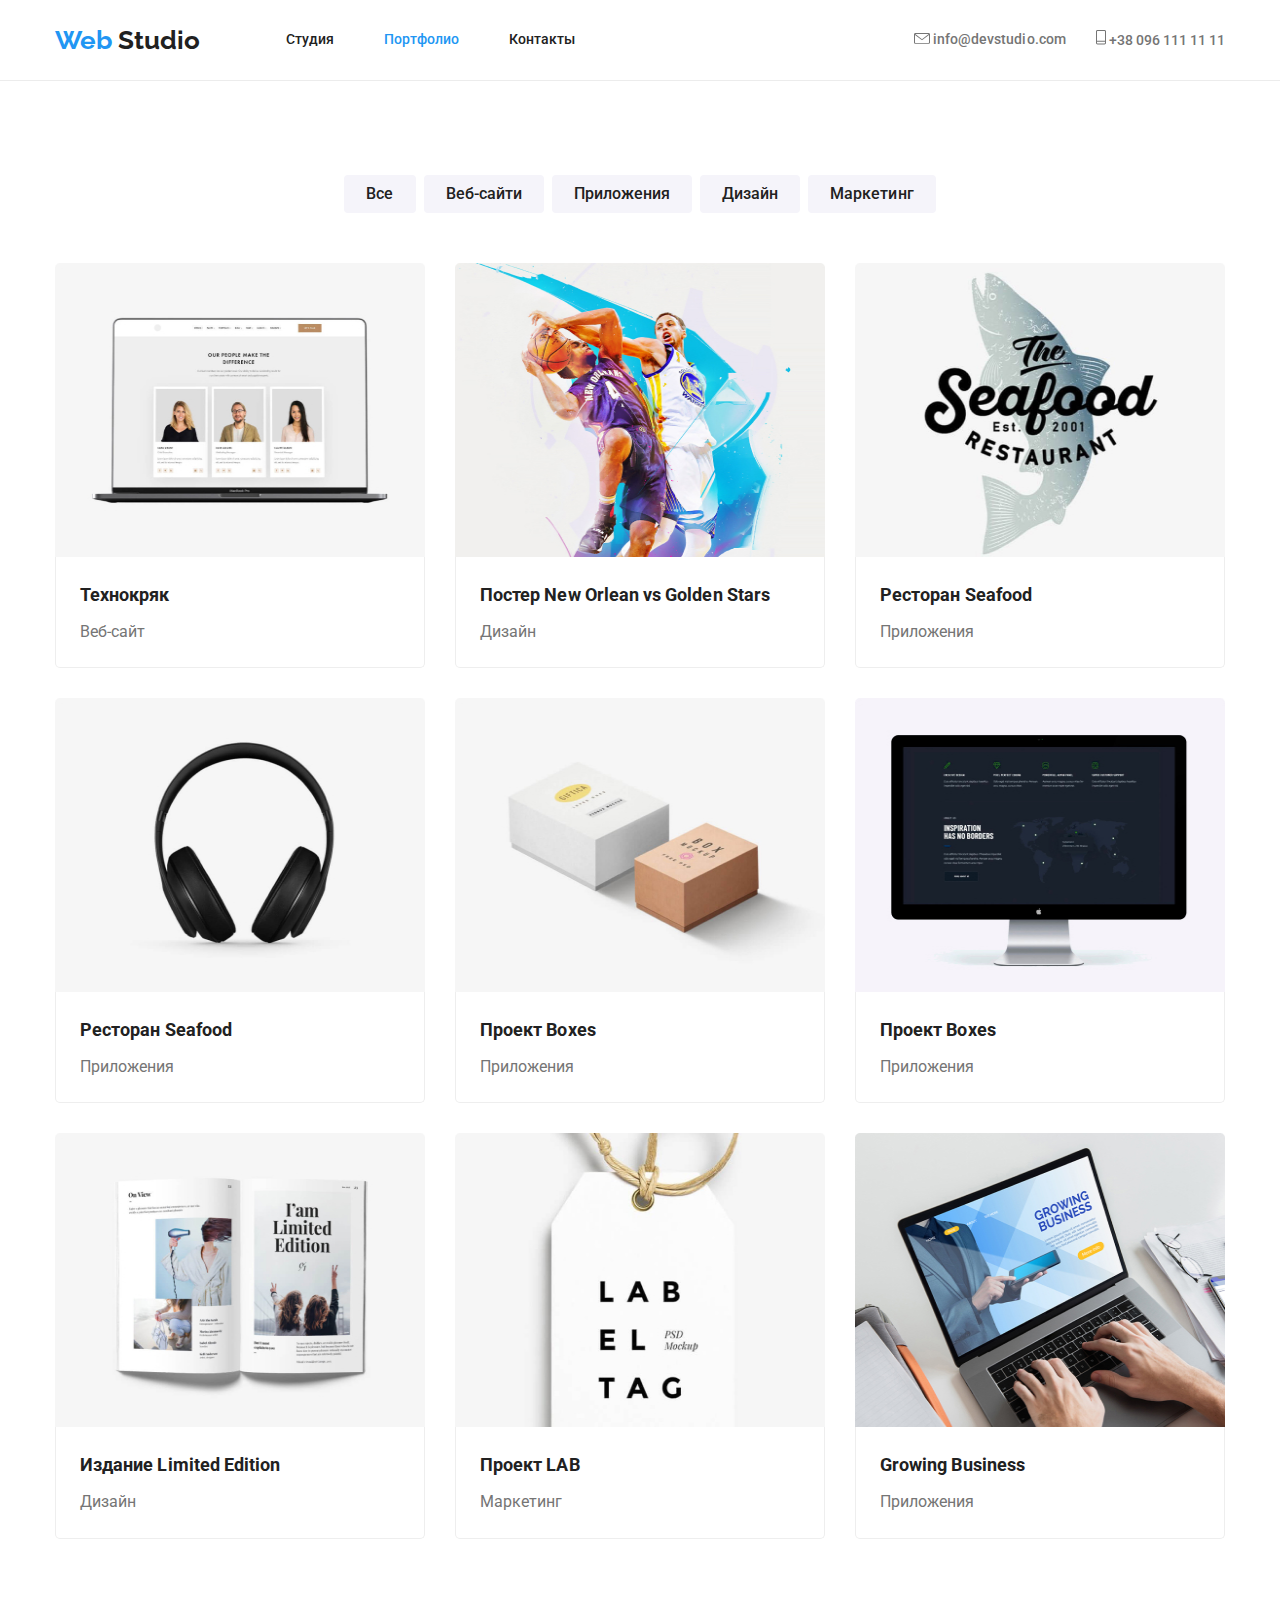
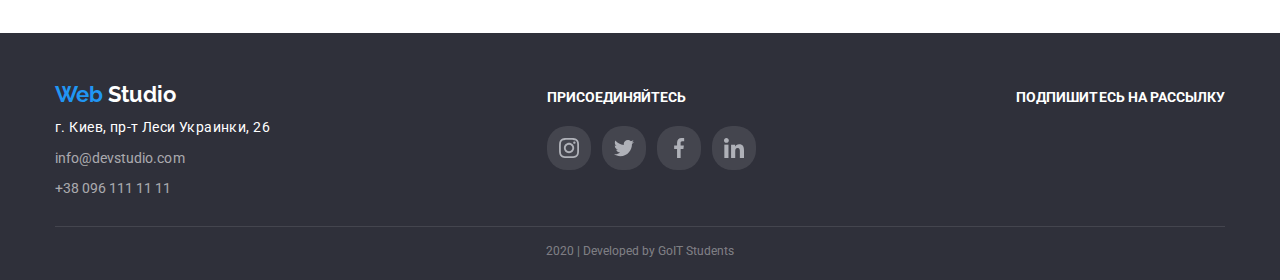
==== commit 06fb8303: "Фиксит размеры блоков" ====
--- a/portfolio.html
+++ b/portfolio.html
@@ -52,10 +52,10 @@
     <!-- Основаня страница -->
     <main class="page">
       <div class="container">
-        <h1 style="display: none;">Портфолио</h1>
+        <h1 class="visually-hidden">Портфолио</h1>
         <!-- Фильтр -->
         <section class="filter">
-          <h2 style="display: none;">Фильтр</h2>
+          <h2 class="visually-hidden">Фильтр</h2>
           <ul class="elements">
             <li class="item">
               <input type="button" value="Все" class="button" />
@@ -76,7 +76,7 @@
         </section>
         <!--Наши работы -->
         <section class="works">
-          <h2 style="display: none;">Наши работы</h2>
+          <h2 class="visually-hidden">Наши работы</h2>
           <ul class="elements">
             <li class="item">
               <a href="">
@@ -254,8 +254,8 @@
               <span class="accent">Web</span> Studio
             </a>
             <address class="address">
+              <b class="address-text">г. Киев, пр-т Леси Украинки, 26</b>
               <ul>
-                <li class="address-text">г. Киев, пр-т Леси Украинки, 26</li>
                 <li>
                   <a href="mailto:info@devstudio.com" class="link">
                     info@devstudio.com
@@ -271,7 +271,7 @@
           </div>
           <!-- Ссылки на соц сети -->
           <div class="social">
-            <b class="title">
+            <b class="text-title">
               присоединяйтесь
             </b>
             <ul class="elements">
@@ -299,7 +299,7 @@
           </div>
           <!-- Форма на рассылку -->
           <div>
-            <b class="footer-title">Подпишитесь на рассылку</b>
+            <b class="text-title">Подпишитесь на рассылку</b>
           </div>
         </div>
         <div class="copyright">
--- a/css/portfolio.css
+++ b/css/portfolio.css
@@ -13,9 +13,20 @@
   font-style: normal;
 }
 
+.visually-hidden {
+  position: absolute;
+  width: 1px;
+  height: 1px;
+  margin: -1px;
+  border: 0;
+  padding: 0;
+  clip: rect(0 0 0 0);
+  overflow: hidden;
+}
+
 .container {
   margin: auto;
-  width: 1170px;
+  width: 1200px;
   padding: 0 15px;
   /* outline: 2px solid tomato; */
 }
@@ -198,7 +209,8 @@
 
 .works .link-img {
   display: block;
-  width: 360px;
+  width: 370px;
+  height: 294px;
 }
 
 .works .item {
@@ -278,16 +290,22 @@
 }
 
 .footer .address {
-  line-height: 1.7;
+  width: 231px;
+  line-height: 1.32;
   color: rgb(255, 255, 255, 0, 6);
 }
 
-.address-text {
-  font-style: normal;
+.footer .address-text {
+  display: block;
+  font-style: normal;
+  font-weight: normal;
+  font-size: 14px;
+  line-height: 1.5;
+  letter-spacing: 0.03em;
   color: var(--primary-white-color);
 }
 
-.address .link {
+.footer .address .link {
   text-decoration: none;
   font-family: Roboto, sans-serif;
   font-style: normal;
@@ -295,9 +313,16 @@
   font-size: 14px;
   letter-spacing: 0.03px;
   color: rgba(255, 255, 255, 0.6);
-}
-
-.footer .title {
+
+  text-decoration: none;
+}
+
+.footer .address-text,
+.address li:not(:last-child) {
+  margin-bottom: 9px;
+}
+
+.footer .text-title {
   display: block;
   margin-bottom: 21px;
 
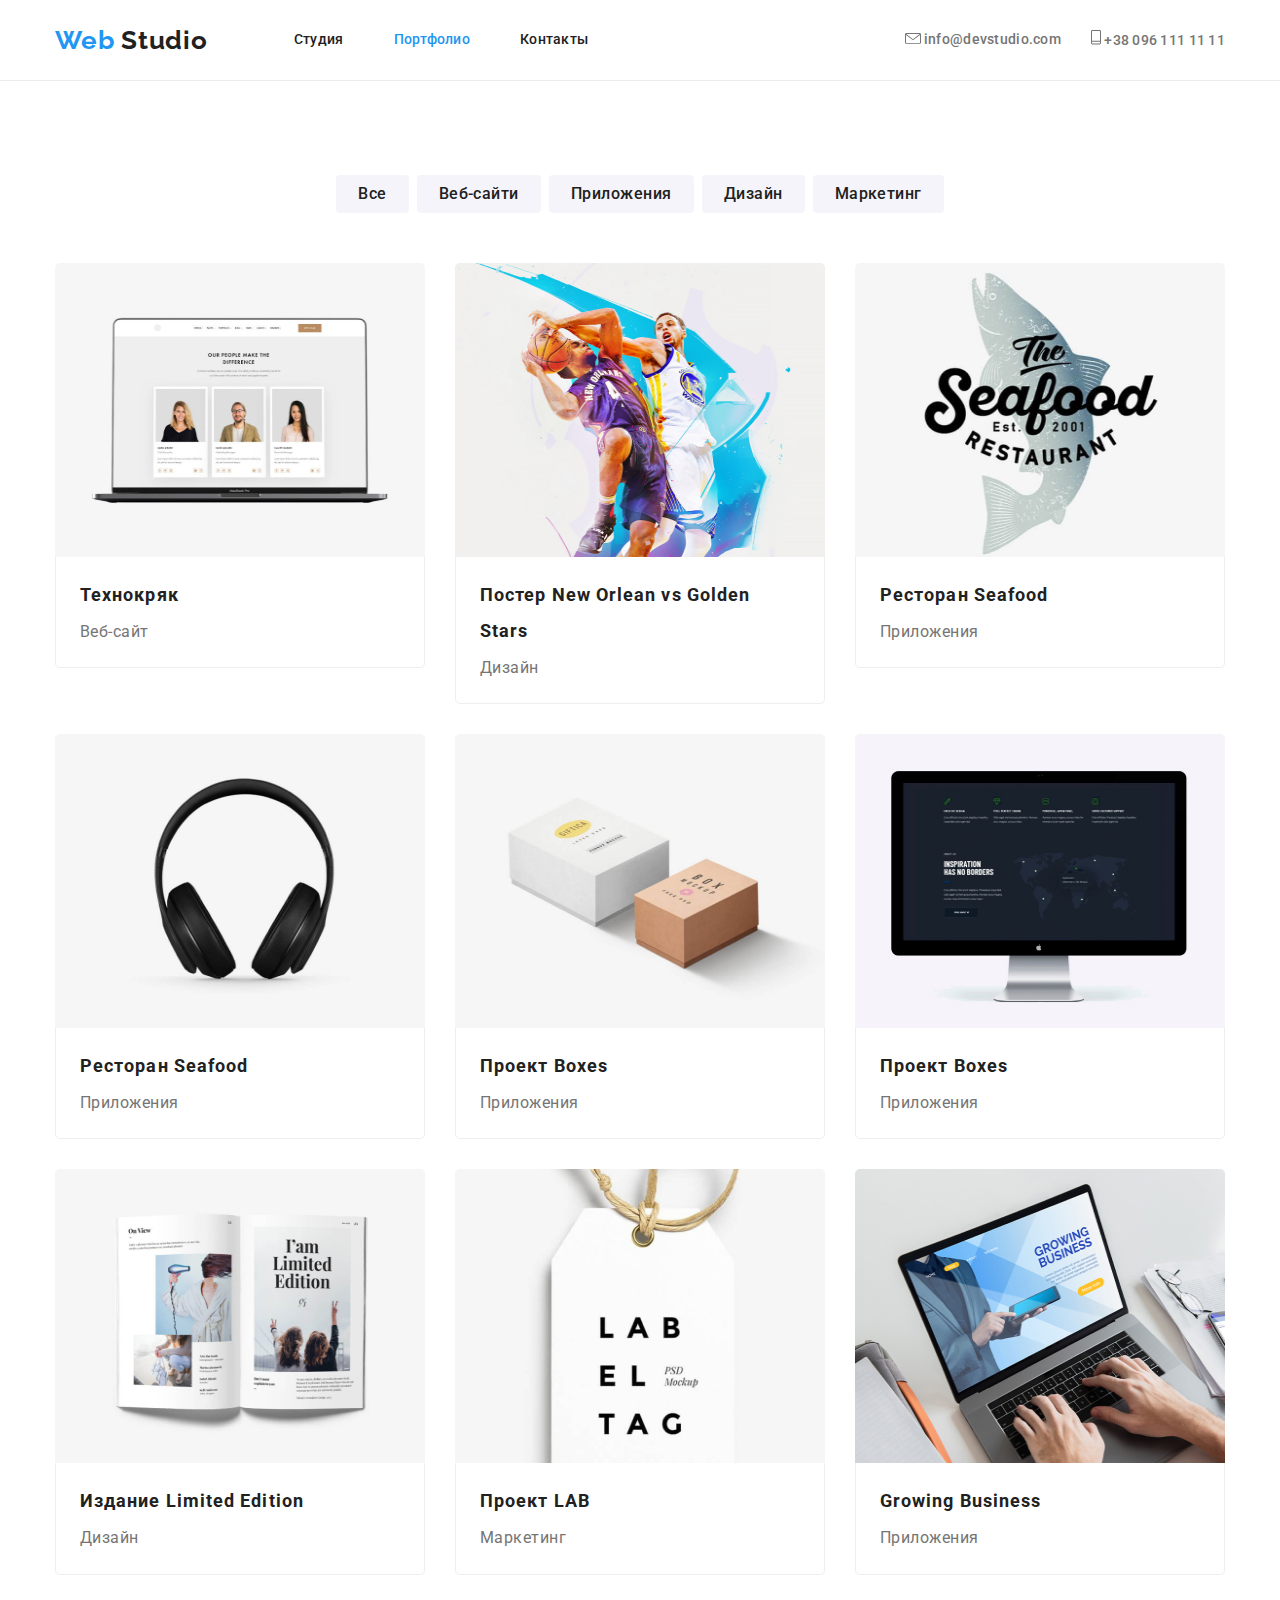
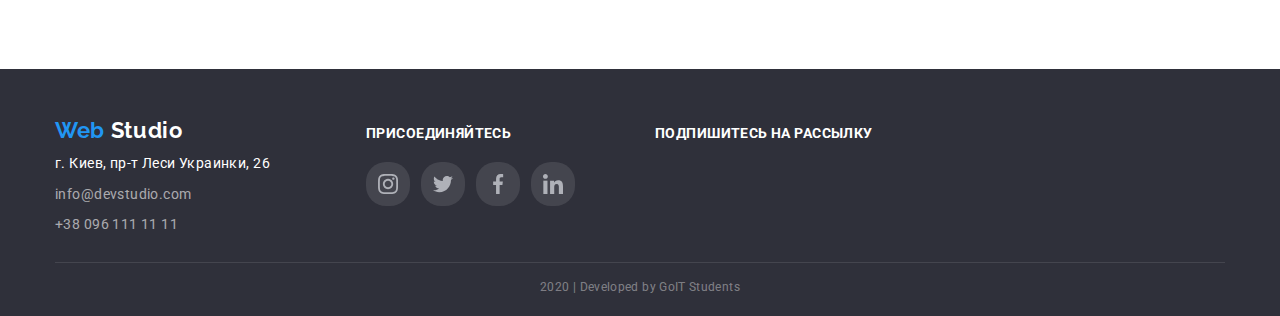
==== commit 9b26af6a: "Фиксит баги с рх и еm" ====
--- a/portfolio.html
+++ b/portfolio.html
@@ -4,7 +4,6 @@
     <meta charset="UTF-8" />
     <meta name="viewport" content="width=device-width, initial-scale=1.0" />
     <title>Document</title>
-    <link rel="stylesheet" href="" />
     <link
       href="https://fonts.googleapis.com/css2?family=Raleway:wght@700&family=Roboto:wght@400;500;700;900&display=swap"
       rel="stylesheet"
@@ -298,7 +297,7 @@
             </ul>
           </div>
           <!-- Форма на рассылку -->
-          <div>
+          <div class="mailing">
             <b class="text-title">Подпишитесь на рассылку</b>
           </div>
         </div>
--- a/css/portfolio.css
+++ b/css/portfolio.css
@@ -116,7 +116,7 @@
   font-weight: bold;
   font-size: 26px;
   line-height: 1.19;
-  letter-spacing: 0.03px;
+  letter-spacing: 0.03em;
 }
 
 .site-nav .item:not(:last-child) {
@@ -134,7 +134,7 @@
   font-weight: 500;
   font-size: 14px;
   line-height: 1.14;
-  letter-spacing: 0.02px;
+  letter-spacing: 0.02em;
 }
 
 .site-nav .link:not(:last-child) {
@@ -149,7 +149,7 @@
   font-weight: 500;
   font-size: 14px;
   line-height: 1.14;
-  letter-spacing: 0.02px;
+  letter-spacing: 0.02em;
 }
 
 .site-nav .item-contact:not(:last-child) {
@@ -188,7 +188,7 @@
   font-size: 16px;
   line-height: 1.6;
   text-align: center;
-  letter-spacing: 0.03px;
+  letter-spacing: 0.03em;
   color: var(--title-text-color);
   background-color: var(--primary-bg-button-color);
 
@@ -239,14 +239,14 @@
   font-weight: bold;
   font-size: 18px;
   line-height: 2;
-  letter-spacing: 0.06px;
+  letter-spacing: 0.06em;
   color: var(--title-text-color);
 }
 .works .text {
   font-weight: normal;
   font-size: 16px;
   line-height: 1.9;
-  letter-spacing: 0.03px;
+  letter-spacing: 0.03em;
   color: var(--primary-text-color);
 }
 .works .hf-text {
@@ -255,7 +255,7 @@
   font-weight: normal;
   font-size: 18px;
   line-height: 1.6;
-  letter-spacing: 0.03px;
+  letter-spacing: 0.03em;
   color: var(--primary-white-color);
   background-color: var(--accent-text-color);
 }
@@ -311,7 +311,7 @@
   font-style: normal;
   font-weight: normal;
   font-size: 14px;
-  letter-spacing: 0.03px;
+  letter-spacing: 0.03em;
   color: rgba(255, 255, 255, 0.6);
 
   text-decoration: none;
@@ -328,7 +328,7 @@
 
   font-weight: bold;
   font-size: 14px;
-  letter-spacing: 0.03px;
+  letter-spacing: 0.03em;
   text-transform: uppercase;
 }
 
@@ -345,6 +345,10 @@
   margin-right: 11px;
 }
 
+.footer .mailing {
+  width: 570px;
+}
+
 .copyright {
   padding-top: 18px;
   padding-bottom: 21px;
@@ -352,7 +356,7 @@
   text-align: center;
   font-weight: normal;
   font-size: 12px;
-  letter-spacing: 0.03px;
+  letter-spacing: 0.03em;
   color: rgba(255, 255, 255, 0.4);
 
   border-top: 1px solid rgba(255, 255, 255, 0.1);
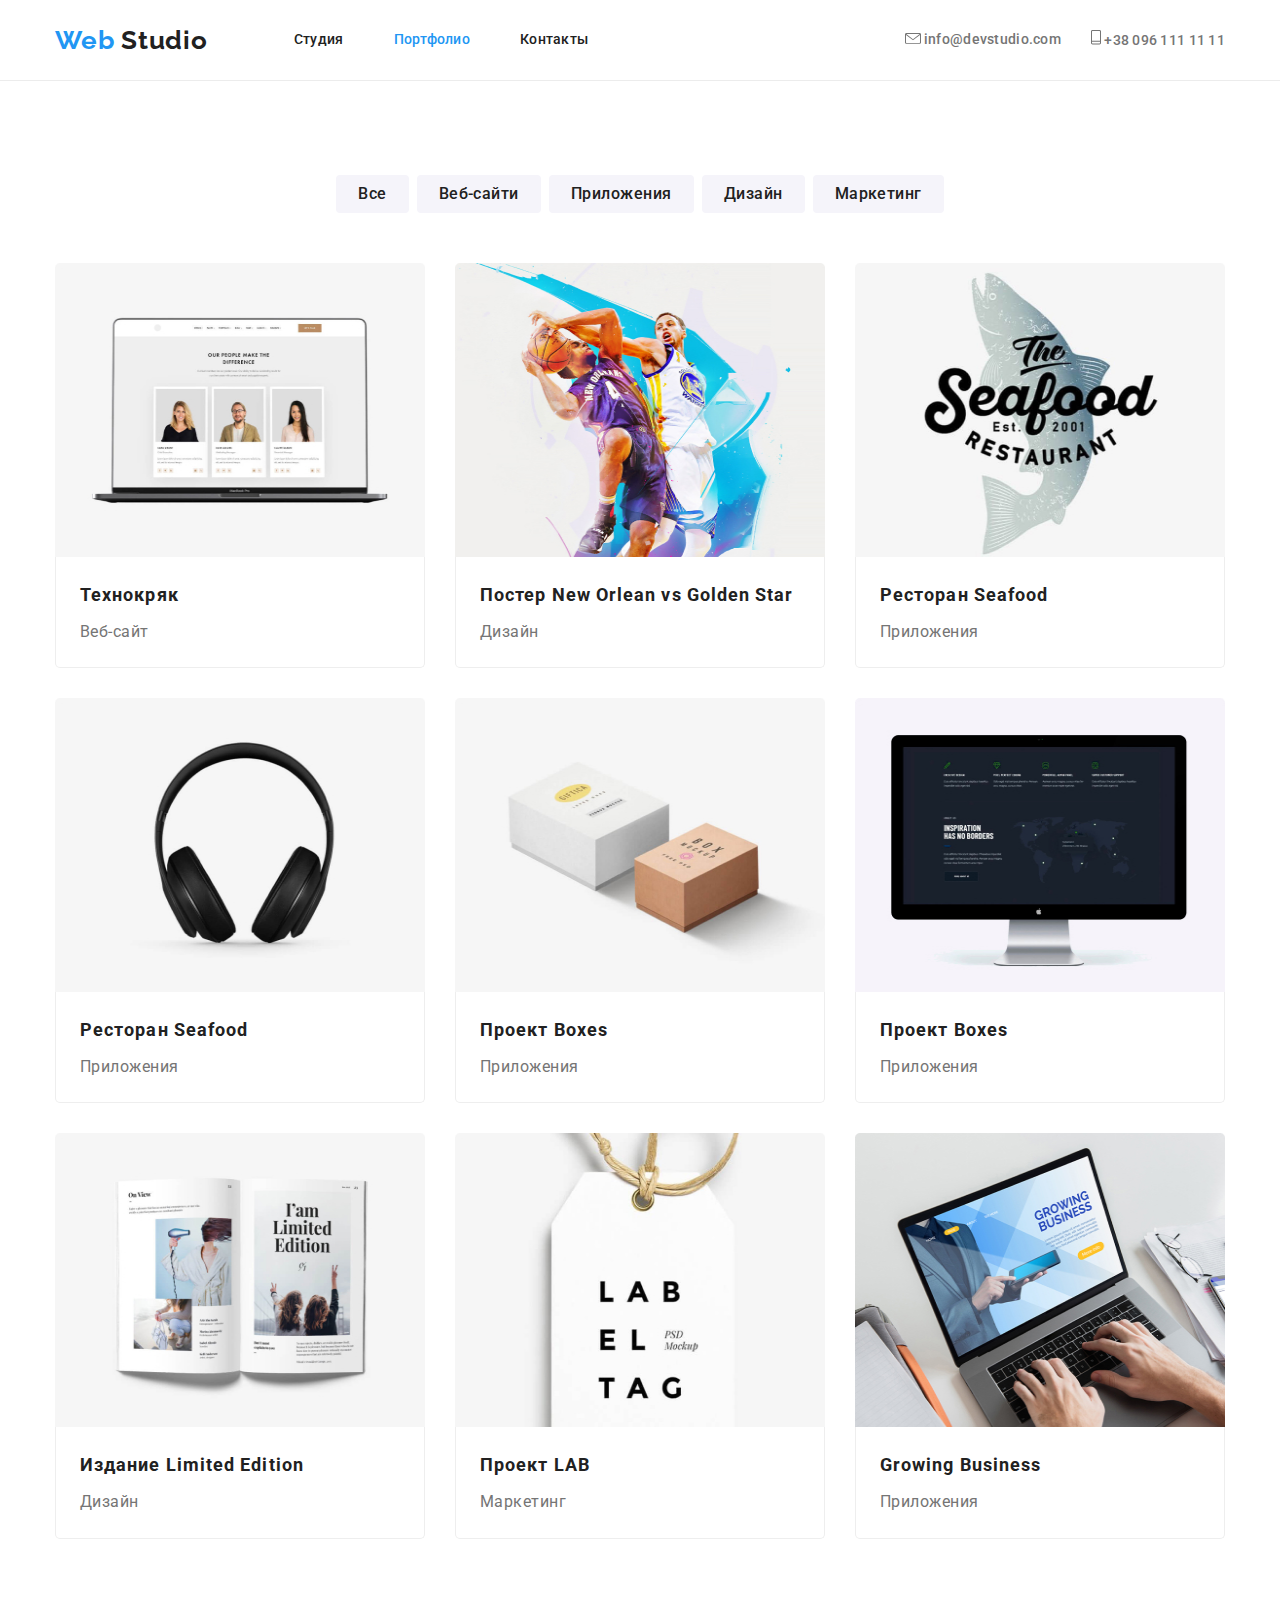
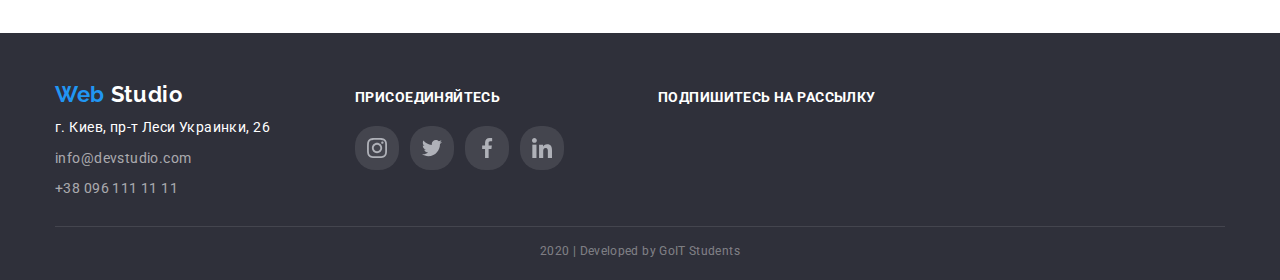
==== commit 2e86b91e: "Вносит правки от ментора 2" ====
--- a/portfolio.html
+++ b/portfolio.html
@@ -57,19 +57,19 @@
           <h2 class="visually-hidden">Фильтр</h2>
           <ul class="elements">
             <li class="item">
-              <input type="button" value="Все" class="button" />
-            </li>
-            <li class="item">
-              <input type="button" value="Веб-сайти" class="button" />
-            </li>
-            <li class="item">
-              <input type="button" value="Приложения" class="button" />
-            </li>
-            <li class="item">
-              <input type="button" value="Дизайн" class="button" />
-            </li>
-            <li class="item">
-              <input type="button" value="Маркетинг" class="button" />
+              <button class="button">Все</button>
+            </li>
+            <li class="item">
+              <button class="button">Веб-сайти</button>
+            </li>
+            <li class="item">
+              <button class="button">Приложения</button>
+            </li>
+            <li class="item">
+              <button class="button">Дизайн</button>
+            </li>
+            <li class="item">
+              <button class="button">Маркетинг</button>
             </li>
           </ul>
         </section>
@@ -103,7 +103,7 @@
                   class="link-img"
                 />
                 <div class="title">
-                  <h3 class="title-text">Постер New Orlean vs Golden Stars</h3>
+                  <h3 class="title-text">Постер New Orlean vs Golden Star</h3>
                   <p class="text">Дизайн</p>
                 </div>
                 <!-- <p class="hf-text">
--- a/css/portfolio.css
+++ b/css/portfolio.css
@@ -273,12 +273,12 @@
 
 .footer .elements {
   display: flex;
-  justify-content: space-between;
   align-items: baseline;
 }
 
 .footer .footer-address {
   margin-bottom: 28px;
+  margin-right: 69px;
 }
 
 .footer .logo {
@@ -330,6 +330,10 @@
   font-size: 14px;
   letter-spacing: 0.03em;
   text-transform: uppercase;
+}
+
+.footer .social {
+  margin-right: 94px;
 }
 
 .social .link {
